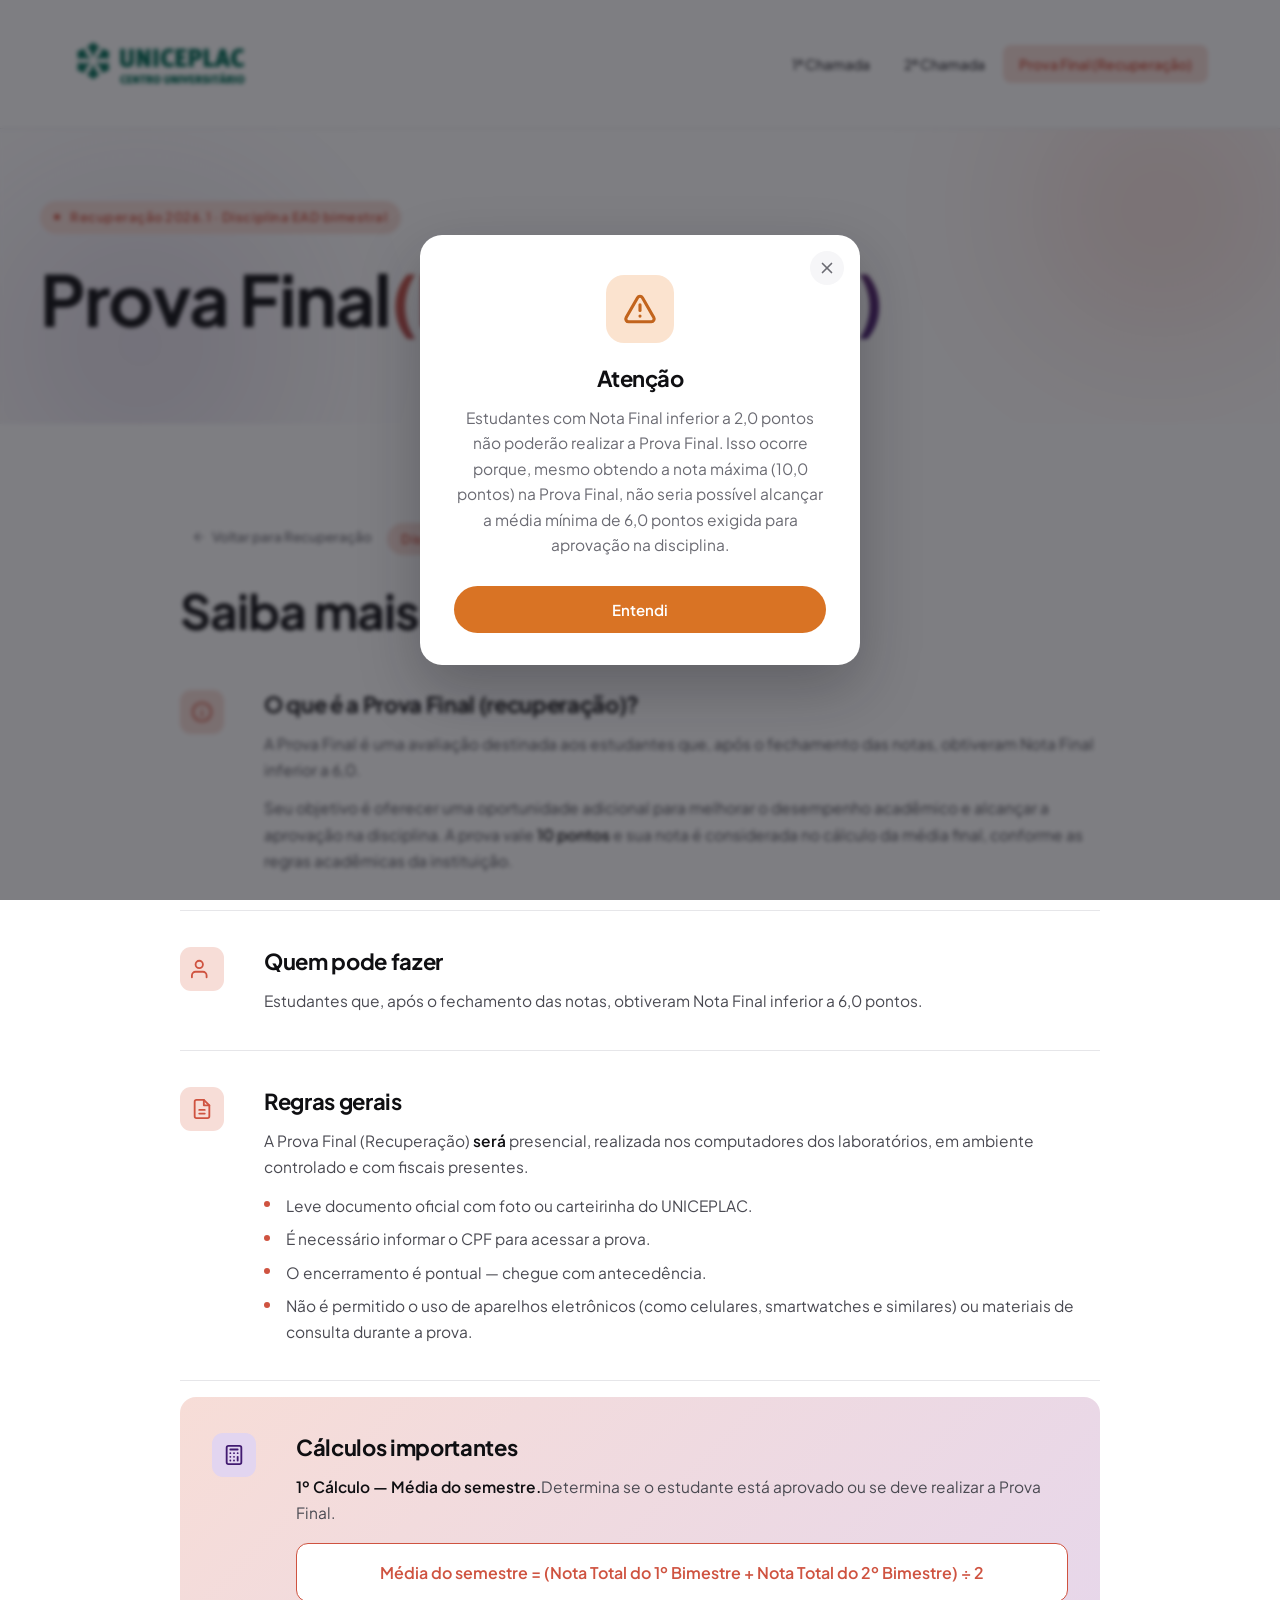
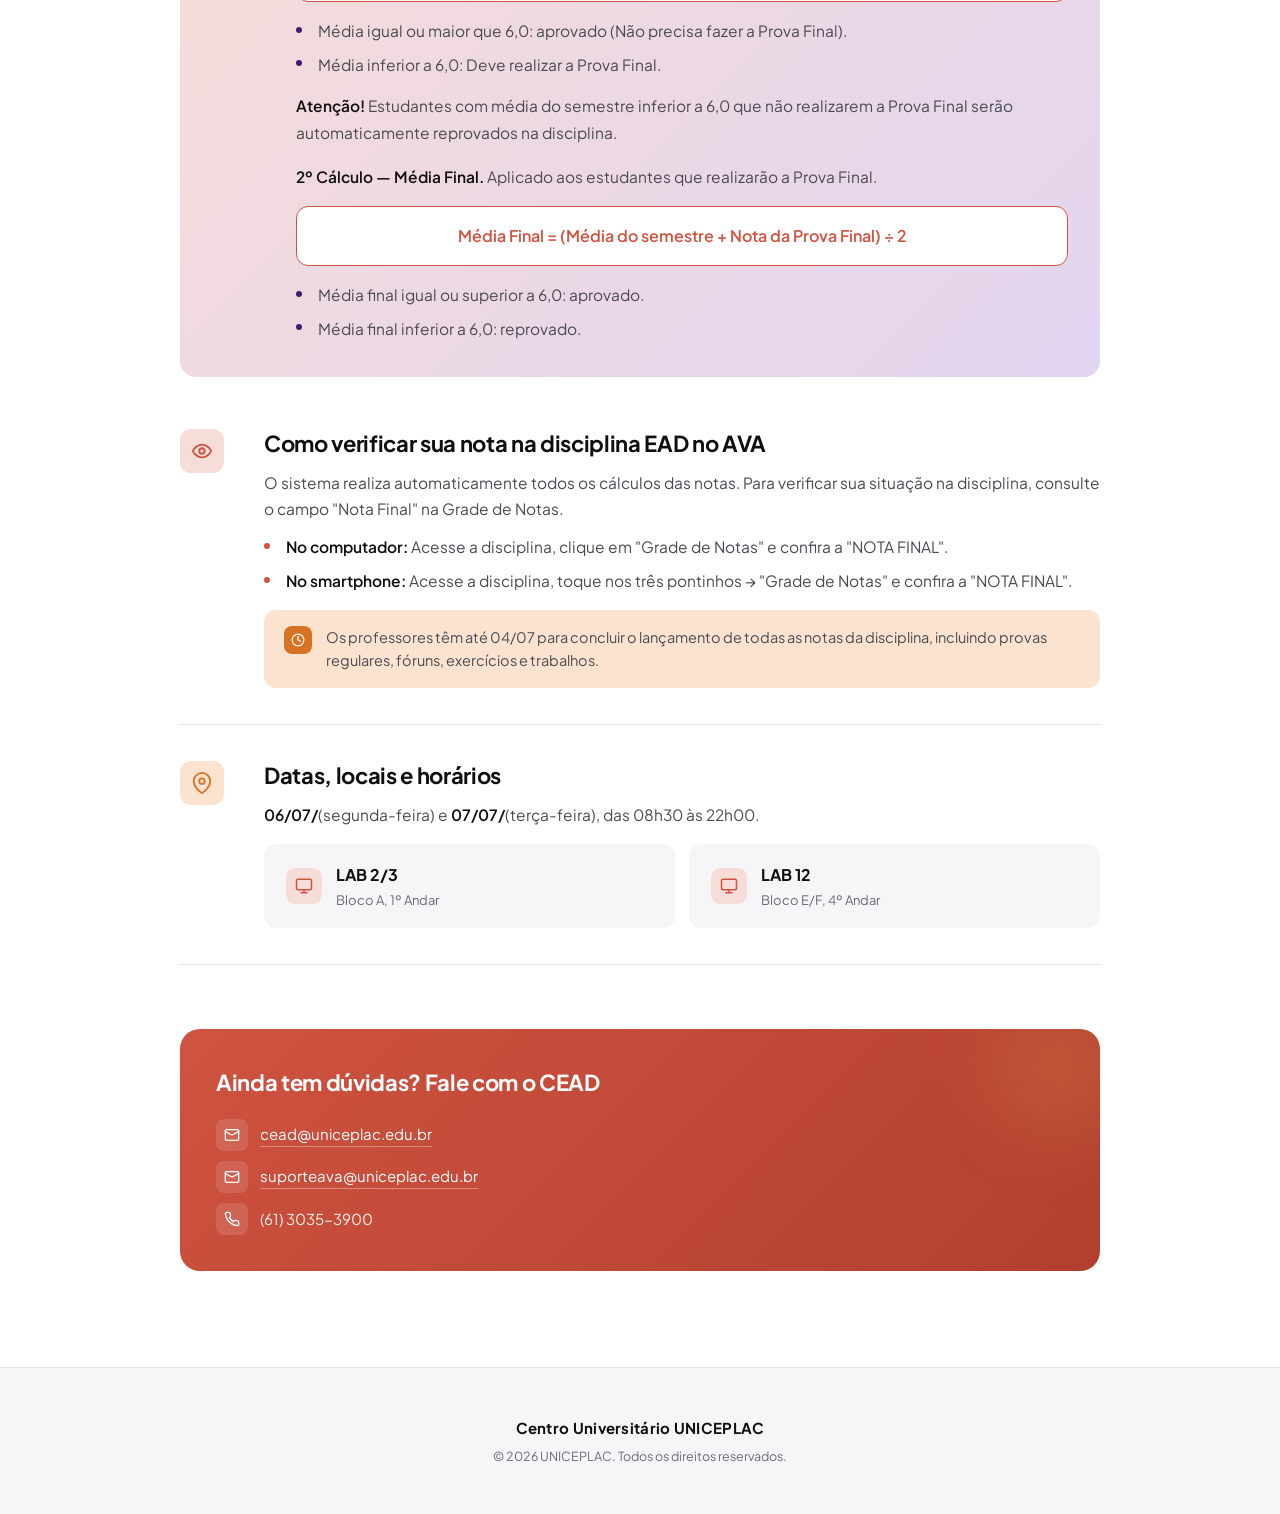
==== final-bimestral.html @ e5aa77f0 "Add files via upload ." ====
<!DOCTYPE html>
<html lang="pt-BR">
<head>
  <meta charset="UTF-8">
  <meta name="viewport" content="width=device-width, initial-scale=1.0">
  <title>Prova de Recuperação — Disciplina Bimestral — UNICEPLAC</title>
  <link rel="preconnect" href="https://fonts.googleapis.com">
  <link rel="preconnect" href="https://fonts.gstatic.com" crossorigin>
  <link href="https://fonts.googleapis.com/css2?family=Plus+Jakarta+Sans:wght@400;500;600;700;800&display=swap" rel="stylesheet">
  <link rel="stylesheet" href="style.css">
</head>
<body class="tema-coral">

<!-- ── HEADER ── -->
<header>
  <div class="header-inner">
    <a href="index.html" class="logo-link" aria-label="Página inicial">
      <img src="logo.png" alt="UNICEPLAC" class="logo-img">
    </a>
    <nav>
      <a href="index.html">1ª Chamada</a>
      <a href="segunda-chamada.html">2ª Chamada</a>
      <a href="provas-finais.html" class="ativo">Prova Final (Recuperação)</a>
    </nav>
  </div>
</header>

<!-- ── HERO ── -->
<section class="hero hero-sutil">
  <div class="hero-gradient" aria-hidden="true"></div>
  <div class="hero-inner">
    <div class="hero-kicker">
      <span class="hero-kicker-dot"></span>
      Recuperação 2026.1 · Disciplina EAD bimestral
    </div>
    <h1>Prova Final<span class="hero-em">(Recuperação)</span></h1>
  </div>
</section>


<!-- ── CONTEÚDO ── -->
<section class="conteudo-prova">
  <div class="section-inner">

    <a href="provas-finais.html" class="voltar-link">
      <svg xmlns="http://www.w3.org/2000/svg" viewBox="0 0 24 24" fill="none" stroke="currentColor" stroke-width="2" stroke-linecap="round" stroke-linejoin="round" width="14" height="14"><line x1="19" y1="12" x2="5" y2="12"/><polyline points="12 19 5 12 12 5"/></svg>
      Voltar para Recuperação
    </a>

    <div class="section-label">Disciplina bimestral</div>
    <h2 class="section-title">Saiba mais...</h2>

    <!-- 1. O QUE É -->
    <div class="bloco-info">
      <div class="bloco-icon">
        <svg xmlns="http://www.w3.org/2000/svg" viewBox="0 0 24 24" fill="none" stroke="currentColor" stroke-width="2" stroke-linecap="round" stroke-linejoin="round"><circle cx="12" cy="12" r="10"/><path d="M12 16v-4M12 8h.01"/></svg>
      </div>
      <div class="bloco-conteudo">
        <h3>O que é a Prova Final (recuperação)?</h3>
        <p>A Prova Final é uma avaliação destinada aos estudantes que, após o fechamento das notas, obtiveram Nota Final inferior a 6,0.</p>
        <p>Seu objetivo é oferecer uma oportunidade adicional para melhorar o desempenho acadêmico e alcançar a aprovação na disciplina. A prova vale <strong>10 pontos</strong> e sua nota é considerada no cálculo da média final, conforme as regras acadêmicas da instituição.</p>
      </div>
    </div>

    <!-- 2. QUEM FAZ -->
    <div class="bloco-info">
      <div class="bloco-icon">
        <svg xmlns="http://www.w3.org/2000/svg" viewBox="0 0 24 24" fill="none" stroke="currentColor" stroke-width="2" stroke-linecap="round" stroke-linejoin="round"><path d="M17 21v-2a4 4 0 0 0-4-4H5a4 4 0 0 0-4 4v2"/><circle cx="9" cy="7" r="4"/></svg>
      </div>
      <div class="bloco-conteudo">
        <h3>Quem pode fazer</h3>
        <p>Estudantes que, após o fechamento das notas, obtiveram Nota Final inferior a 6,0 pontos.</p>
      </div>
    </div>

<!-- 2. REGRAS GERAIS -->
    <div class="bloco-info">
      <div class="bloco-icon">
        <svg xmlns="http://www.w3.org/2000/svg" viewBox="0 0 24 24" fill="none" stroke="currentColor" stroke-width="2" stroke-linecap="round" stroke-linejoin="round"><path d="M14 2H6a2 2 0 0 0-2 2v16a2 2 0 0 0 2 2h12a2 2 0 0 0 2-2V8z"/><path d="M14 2v6h6"/><path d="M9 13h6M9 17h6"/></svg>
      </div>
      <div class="bloco-conteudo">

        <h3>Regras gerais</h3>
        <p>A Prova Final (Recuperação) <strong> será </strong> presencial, realizada nos computadores dos laboratórios, em ambiente controlado e com fiscais presentes.</p>
        <ul>
          <li>Leve documento oficial com foto ou carteirinha do UNICEPLAC.</li>
          <li>É necessário informar o CPF para acessar a prova.</li>
          <li>O encerramento é pontual — chegue com antecedência.</li>
          <li>Não é permitido o uso de aparelhos eletrônicos (como celulares, smartwatches e similares) ou materiais de consulta durante a prova.</li>
        </ul>
      </div>
    </div>

    <!-- 3. CÁLCULOS (DESTAQUE) -->
    <div class="bloco-info destaque">
      <div class="bloco-icon">
        <svg xmlns="http://www.w3.org/2000/svg" viewBox="0 0 24 24" fill="none" stroke="currentColor" stroke-width="2" stroke-linecap="round" stroke-linejoin="round"><rect width="16" height="20" x="4" y="2" rx="2"/><line x1="8" x2="16" y1="6" y2="6"/><line x1="16" x2="16" y1="14" y2="18"/><path d="M16 10h.01M12 10h.01M8 10h.01M12 14h.01M8 14h.01M12 18h.01M8 18h.01"/></svg>
      </div>
      <div class="bloco-conteudo">
        <h3>Cálculos importantes</h3>
        <p><strong>1º Cálculo — Média do semestre.</strong>Determina se o estudante está aprovado ou se deve realizar a Prova Final.</p>
        <div class="formula">Média do semestre = (Nota Total do 1º Bimestre + Nota Total do 2º Bimestre) ÷ 2</div>
        <ul>
          <li>Média igual ou maior que 6,0: aprovado (Não precisa fazer a Prova Final).</li>
          <li>Média inferior a 6,0: Deve realizar a Prova Final.</li>
        </ul>
        <p><strong>Atenção!</strong> Estudantes com média do semestre inferior a 6,0 que não realizarem a Prova Final serão automaticamente reprovados na disciplina.</p>
        <p style="margin-top:18px;"><strong>2º Cálculo — Média Final.</strong> Aplicado aos estudantes que realizarão a Prova Final.</p>
        <div class="formula">Média Final = (Média do semestre + Nota da Prova Final) ÷ 2</div>
        <ul>
          <li>Média final igual ou superior a 6,0: aprovado.</li>
          <li>Média final inferior a 6,0: reprovado.</li>
        </ul>
      </div>
    </div>

 <!-- 5. COMO VERIFICAR -->
    <div class="bloco-info">
      <div class="bloco-icon">
        <svg xmlns="http://www.w3.org/2000/svg" viewBox="0 0 24 24" fill="none" stroke="currentColor" stroke-width="2" stroke-linecap="round" stroke-linejoin="round"><path d="M2 12s3-7 10-7 10 7 10 7-3 7-10 7-10-7-10-7z"/><circle cx="12" cy="12" r="3"/></svg>
      </div>
      <div class="bloco-conteudo">
        <h3>Como verificar sua nota na disciplina EAD no AVA</h3>
         <p>O sistema realiza automaticamente todos os cálculos das notas. Para verificar sua situação na disciplina, consulte o campo "Nota Final" na Grade de Notas.</p>
        <ul>
          <li><strong>No computador:</strong> Acesse a disciplina, clique em "Grade de Notas" e confira a "NOTA FINAL".</li>
          <li><strong>No smartphone:</strong> Acesse a disciplina, toque nos três pontinhos → "Grade de Notas" e confira a "NOTA FINAL".</li>
        </ul>
        <div class="aviso-prazo">
          <div class="aviso-prazo-icon">
            <svg xmlns="http://www.w3.org/2000/svg" viewBox="0 0 24 24" fill="none" stroke="currentColor" stroke-width="2.2" stroke-linecap="round" stroke-linejoin="round"><circle cx="12" cy="12" r="10"/><polyline points="12 6 12 12 16 14"/></svg>
          </div>
          <p>Os professores têm até 04/07 para concluir o lançamento de todas as notas da disciplina, incluindo provas regulares, fóruns, exercícios e trabalhos.</p>
        </div>
      </div>
    </div>

    <!-- 4. DATAS -->
    <div class="bloco-info aviso">
      <div class="bloco-icon">
        <svg xmlns="http://www.w3.org/2000/svg" viewBox="0 0 24 24" fill="none" stroke="currentColor" stroke-width="2" stroke-linecap="round" stroke-linejoin="round"><path d="M21 10c0 7-9 13-9 13s-9-6-9-13a9 9 0 0 1 18 0z"/><circle cx="12" cy="10" r="3"/></svg>
      </div>
      <div class="bloco-conteudo">
        <h3>Datas, locais e horários</h3>
        <p><strong>06/07/</strong>(segunda-feira) e <strong>07/07/</strong>(terça-feira), das 08h30 às 22h00.</p>
        <div class="locais-grid">
          <div class="local-item">
            <div class="local-item-icon">
              <svg xmlns="http://www.w3.org/2000/svg" viewBox="0 0 24 24" fill="none" stroke="currentColor" stroke-width="2" stroke-linecap="round" stroke-linejoin="round"><rect width="20" height="14" x="2" y="3" rx="2"/><line x1="8" x2="16" y1="21" y2="21"/><line x1="12" x2="12" y1="17" y2="21"/></svg>
            </div>
            <div>
              <div class="local-nome">LAB 2/3</div>
              <div class="local-detalhe">Bloco A, 1º Andar</div>
            </div>
          </div>
          <div class="local-item">
            <div class="local-item-icon">
              <svg xmlns="http://www.w3.org/2000/svg" viewBox="0 0 24 24" fill="none" stroke="currentColor" stroke-width="2" stroke-linecap="round" stroke-linejoin="round"><rect width="20" height="14" x="2" y="3" rx="2"/><line x1="8" x2="16" y1="21" y2="21"/><line x1="12" x2="12" y1="17" y2="21"/></svg>
            </div>
            <div>
              <div class="local-nome">LAB 12</div>
              <div class="local-detalhe">Bloco E/F, 4º Andar</div>
            </div>
          </div>
        </div>
      </div>
    </div>

    <!-- CONTATO -->
    <div class="contato-box">
      <h3>Ainda tem dúvidas? Fale com o CEAD</h3>
      <div class="contato-linhas">
        <div class="contato-linha">
          <span class="icon"><svg xmlns="http://www.w3.org/2000/svg" viewBox="0 0 24 24" fill="none" stroke="currentColor" stroke-width="2" stroke-linecap="round" stroke-linejoin="round"><rect width="20" height="16" x="2" y="4" rx="2"/><path d="m22 7-10 5L2 7"/></svg></span>
          <a href="mailto:cead@uniceplac.edu.br">cead@uniceplac.edu.br</a>
        </div>
        <div class="contato-linha">
          <span class="icon"><svg xmlns="http://www.w3.org/2000/svg" viewBox="0 0 24 24" fill="none" stroke="currentColor" stroke-width="2" stroke-linecap="round" stroke-linejoin="round"><rect width="20" height="16" x="2" y="4" rx="2"/><path d="m22 7-10 5L2 7"/></svg></span>
          <a href="mailto:suporteava@uniceplac.edu.br">suporteava@uniceplac.edu.br</a>
        </div>
        <div class="contato-linha">
          <span class="icon"><svg xmlns="http://www.w3.org/2000/svg" viewBox="0 0 24 24" fill="none" stroke="currentColor" stroke-width="2" stroke-linecap="round" stroke-linejoin="round"><path d="M22 16.92v3a2 2 0 0 1-2.18 2 19.79 19.79 0 0 1-8.63-3.07 19.5 19.5 0 0 1-6-6 19.79 19.79 0 0 1-3.07-8.67A2 2 0 0 1 4.11 2h3a2 2 0 0 1 2 1.72 12.84 12.84 0 0 0 .7 2.81 2 2 0 0 1-.45 2.11L8.09 9.91a16 16 0 0 0 6 6l1.27-1.27a2 2 0 0 1 2.11-.45 12.84 12.84 0 0 0 2.81.7A2 2 0 0 1 22 16.92z"/></svg></span>
          (61) 3035-3900
        </div>
      </div>
    </div>

  </div>
</section>

<!-- ── FOOTER ── -->
<footer>
  <div class="footer-inner">
    <div class="footer-instituicao">Centro Universitário UNICEPLAC</div>
    <div class="footer-meta">© 2026 UNICEPLAC. Todos os direitos reservados.</div>
  </div>
</footer>

<script src="config-etapas.js"></script>
<script src="etapas.js"></script>
<script src="config-aviso.js"></script>
<script src="aviso.js"></script>
</body>
</html>
---- style.css ----
/* ─────────────────────────────────────────────
   UNICEPLAC — Provas EAD
   Estética: Hostinger claro + paleta institucional
   ───────────────────────────────────────────── */

*, *::before, *::after { box-sizing: border-box; margin: 0; padding: 0; }

:root {
  /* Paleta oficial UNICEPLAC */
  --verde:        #00734F;   /* Pantone 328 U */
  --verde-tinta:  #005a3e;   /* hover */
  --verde-claro:  #b4d2c2;   /* Pantone 565 U */
  --verde-suave:  #cfe6db;   /* fundo verde mais vivo */

  --laranja:      #d97324;   /* mais saturado que o original */
  --laranja-tinta:#bd5f17;
  --laranja-suave:#fbe3cf;

  --roxo:         #421b71;   /* Pantone Medium Purple U */
  --roxo-tinta:   #341259;
  --roxo-suave:   #e2d5f0;   /* fundo roxo mais vivo */

  --coral:        #cf5340;   /* vermelho lavado — recuperação */
  --coral-tinta:  #b23f2e;
  --coral-suave:  #f7ddd7;

  /* ── VARIÁVEIS DE TEMA (padrão: verde) ── */
  --tema:         var(--verde);
  --tema-tinta:   var(--verde-tinta);
  --tema-suave:   var(--verde-suave);
  --tema-grad-a:  var(--verde);
  --tema-grad-b:  var(--roxo);

  /* Neutros — escala completa */
  --tinta:        #0f0f12;   /* texto principal — quase preto */
  --grafite:      #2d2d33;
  --neutro-70:    #4a4a52;
  --neutro-60:    #6b6b73;
  --neutro-40:    #9e9ea4;
  --neutro-20:    #d8d8dc;
  --neutro-15:    #e6e6e9;
  --neutro-10:    #ededef;
  --neutro-05:    #f6f6f8;
  --branco:       #ffffff;

  /* Sombras sutis */
  --sombra-sm:    0 1px 2px rgba(15, 15, 18, 0.04);
  --sombra-md:    0 4px 16px rgba(15, 15, 18, 0.06);
}

/* ── TEMAS POR PÁGINA ── */
body.tema-laranja {
  --tema:        var(--laranja);
  --tema-tinta:  var(--laranja-tinta);
  --tema-suave:  var(--laranja-suave);
  --tema-grad-a: var(--laranja);
  --tema-grad-b: #e89a4f;
}

body.tema-coral {
  --tema:        var(--coral);
  --tema-tinta:  var(--coral-tinta);
  --tema-suave:  var(--coral-suave);
  --tema-grad-a: var(--coral);
  --tema-grad-b: var(--roxo);
}

html { scroll-behavior: smooth; }

body {
  font-family: 'Plus Jakarta Sans', -apple-system, BlinkMacSystemFont, sans-serif;
  color: var(--tinta);
  background: var(--branco);
  font-size: 16px;
  line-height: 1.6;
  font-weight: 400;
  -webkit-font-smoothing: antialiased;
  -moz-osx-font-smoothing: grayscale;
  text-rendering: optimizeLegibility;
}

/* Conteúdo apenas pra leitores de tela */
.sr-only {
  position: absolute;
  width: 1px; height: 1px;
  padding: 0; margin: -1px;
  overflow: hidden;
  clip: rect(0, 0, 0, 0);
  white-space: nowrap;
  border: 0;
}

/* ─────────────────────────────────────────────
   HEADER
   ───────────────────────────────────────────── */
header {
  background: rgba(255, 255, 255, 0.85);
  backdrop-filter: blur(12px);
  -webkit-backdrop-filter: blur(12px);
  border-bottom: 1px solid var(--neutro-15);
  position: sticky;
  top: 0;
  z-index: 100;
}

.header-inner {
  max-width: 1200px;
  margin: 0 auto;
  padding: 14px 32px;
  display: flex;
  align-items: center;
  justify-content: space-between;
  gap: 24px;
}

.logo-link {
  display: inline-flex;
  align-items: center;
  cursor: pointer;
  text-decoration: none;
  background: transparent;
  border: 0;
  padding: 0;
  font-family: inherit;
}

/* Logo branca tingida em verde UNICEPLAC via filter */
.logo-img {
  height: 100px;
  width: auto;
  display: block;
  filter: brightness(0) saturate(100%)
          invert(28%) sepia(85%) saturate(680%)
          hue-rotate(125deg) brightness(94%) contrast(101%);
  transition: opacity 0.15s ease;
}

.logo-link:hover .logo-img { opacity: 0.75; }

nav {
  display: flex;
  gap: 2px;
  align-items: center;
}

nav a {
  color: var(--grafite);
  text-decoration: none;
  font-size: 14px;
  font-weight: 500;
  padding: 8px 16px;
  border-radius: 8px;
  transition: all 0.15s ease;
}

nav a:hover {
  color: var(--tema);
  background: var(--tema-suave);
}

nav a.ativo {
  color: var(--tema);
  background: var(--tema-suave);
  font-weight: 600;
}

/* ─────────────────────────────────────────────
   HERO
   ───────────────────────────────────────────── */
.hero {
  position: relative;
  padding: 96px 32px 88px;
  overflow: hidden;
  background: var(--branco);
}

/* Canvas da animação fica atrás do conteúdo */
.hero-canvas {
  position: absolute;
  inset: 0;
  width: 100%;
  height: 100%;
  pointer-events: none;
  z-index: 0;
}

/* Gradient blob colorido (estilo Invofy, paleta UNICEPLAC) */
.hero-gradient {
  position: absolute;
  inset: 0;
  z-index: 0;
  pointer-events: none;
  overflow: hidden;
}

.hero-gradient::before,
.hero-gradient::after {
  content: '';
  position: absolute;
  border-radius: 50%;
  filter: blur(80px);
  opacity: 0.55;
  will-change: transform;
}

.hero-gradient::before {
  width: 540px;
  height: 540px;
  background: radial-gradient(circle, var(--tema-grad-a) 0%, transparent 65%);
  top: -120px;
  right: -80px;
  animation: drift-1 22s ease-in-out infinite;
}

.hero-gradient::after {
  width: 480px;
  height: 480px;
  background: radial-gradient(circle, var(--tema-grad-b) 0%, transparent 65%);
  bottom: -160px;
  left: -100px;
  animation: drift-2 28s ease-in-out infinite;
  opacity: 0.35;
}

@keyframes drift-1 {
  0%, 100% { transform: translate(0, 0) scale(1); }
  33%      { transform: translate(-40px, 30px) scale(1.05); }
  66%      { transform: translate(20px, -20px) scale(0.95); }
}

@keyframes drift-2 {
  0%, 100% { transform: translate(0, 0) scale(1); }
  50%      { transform: translate(60px, -40px) scale(1.08); }
}

/* Pra heros mais sutis (páginas internas) */
.hero.hero-sutil {
  padding: 72px 32px 64px;
}

.hero.hero-sutil .hero-gradient::before { opacity: 0.3; width: 400px; height: 400px; }
.hero.hero-sutil .hero-gradient::after { opacity: 0.2; }

.hero-inner {
  position: relative;
  z-index: 2;
  max-width: 1200px;
  margin: 0 auto;
}

/* Kicker — texto pequeno acima do título */
.hero-kicker {
  display: inline-flex;
  align-items: center;
  gap: 10px;
  font-size: 13px;
  font-weight: 600;
  letter-spacing: 0.04em;
  color: var(--tema);
  background: var(--tema-suave);
  padding: 6px 14px;
  border-radius: 100px;
  margin-bottom: 28px;
}

.hero-kicker-dot {
  width: 6px; height: 6px;
  border-radius: 50%;
  background: var(--tema);
  animation: pulse 2.4s ease-in-out infinite;
}

@keyframes pulse {
  0%, 100% { opacity: 1; transform: scale(1); }
  50%      { opacity: 0.5; transform: scale(0.8); }
}

.hero h1 {
  font-size: clamp(40px, 5.5vw, 72px);
  font-weight: 700;
  line-height: 1.05;
  letter-spacing: -0.025em;
  color: var(--tinta);
  margin-bottom: 24px;
  max-width: 920px;
}

.hero h1 .hero-em {
  background: linear-gradient(135deg, var(--tema-grad-a) 0%, var(--tema-grad-b) 100%);
  -webkit-background-clip: text;
  -webkit-text-fill-color: transparent;
  background-clip: text;
  font-style: normal;
}

.hero-sub {
  font-size: 18px;
  color: var(--neutro-60);
  max-width: 620px;
  margin-bottom: 48px;
  line-height: 1.6;
  font-weight: 400;
}

/* Cards de info rápida (hero) — estilo Hostinger */
.hero-cards {
  display: grid;
  grid-template-columns: repeat(auto-fit, minmax(220px, 1fr));
  gap: 16px;
  max-width: 920px;
}

.hero-card {
  background: var(--branco);
  border: 1px solid var(--neutro-15);
  border-radius: 16px;
  padding: 22px 24px;
  box-shadow: var(--sombra-sm);
  transition: all 0.2s ease;
}

.hero-card:hover {
  border-color: var(--tema);
  box-shadow: var(--sombra-md);
  transform: translateY(-2px);
}

.hero-card-icon {
  display: inline-flex;
  align-items: center;
  justify-content: center;
  width: 36px;
  height: 36px;
  border-radius: 9px;
  background: var(--tema-suave);
  color: var(--tema);
  margin-bottom: 14px;
}

.hero-card-icon svg { width: 18px; height: 18px; }

.hero-card-label {
  font-size: 12px;
  text-transform: uppercase;
  letter-spacing: 0.06em;
  color: var(--neutro-60);
  margin-bottom: 6px;
  font-weight: 600;
}

.hero-card-value {
  font-size: 19px;
  font-weight: 700;
  line-height: 1.2;
  color: var(--tinta);
  letter-spacing: -0.01em;
}

.hero-card-sub {
  font-size: 13px;
  color: var(--neutro-60);
  margin-top: 4px;
  line-height: 1.45;
}

/* ─────────────────────────────────────────────
   BARRA DE ATENÇÃO
   ───────────────────────────────────────────── */
.alerta-bar {
  background: var(--tema-suave);
  border-top: 1px solid color-mix(in srgb, var(--tema) 30%, transparent);
  border-bottom: 1px solid color-mix(in srgb, var(--tema) 30%, transparent);
  padding: 18px 32px;
  position: relative;
  z-index: 2;
}

.alerta-inner {
  max-width: 1200px;
  margin: 0 auto;
  display: flex;
  align-items: flex-start;
  gap: 20px;
}

.alerta-icon {
  flex-shrink: 0;
  width: 32px;
  height: 32px;
  border-radius: 8px;
  background: var(--tema);
  color: var(--branco);
  display: inline-flex;
  align-items: center;
  justify-content: center;
}

.alerta-icon svg { width: 16px; height: 16px; }

.alerta-conteudo {
  flex: 1;
}

.alerta-label {
  font-size: 11px;
  font-weight: 700;
  letter-spacing: 0.1em;
  text-transform: uppercase;
  color: var(--tema-tinta);
  margin-bottom: 4px;
}

.alerta-items {
  list-style: none;
  display: flex;
  flex-direction: column;
  gap: 2px;
  font-size: 14px;
  color: var(--grafite);
  line-height: 1.55;
}

.alerta-items strong { color: var(--tinta); font-weight: 600; }

/* ─────────────────────────────────────────────
   SEÇÕES GERAIS
   ───────────────────────────────────────────── */
section { padding: 96px 32px; }
.section-inner { max-width: 1200px; margin: 0 auto; }

.section-label {
  display: inline-flex;
  align-items: center;
  gap: 10px;
  font-size: 13px;
  font-weight: 600;
  letter-spacing: 0.04em;
  color: var(--tema);
  background: var(--tema-suave);
  padding: 6px 14px;
  border-radius: 100px;
  margin-bottom: 24px;
}

.section-title {
  font-size: clamp(32px, 4vw, 48px);
  font-weight: 700;
  line-height: 1.1;
  letter-spacing: -0.02em;
  color: var(--tinta);
  margin-bottom: 16px;
  max-width: 720px;
}

.section-desc {
  color: var(--neutro-60);
  font-size: 17px;
  max-width: 620px;
  margin-bottom: 56px;
  line-height: 1.6;
}

/* ─────────────────────────────────────────────
   FAQ — grid Hostinger (ícone + título + texto)
   ───────────────────────────────────────────── */
#faq { background: var(--neutro-05); }

.faq-grid {
  display: grid;
  grid-template-columns: repeat(auto-fit, minmax(300px, 1fr));
  gap: 48px 32px;
}

.faq-bloco {
  display: flex;
  flex-direction: column;
}

.faq-icon {
  display: inline-flex;
  align-items: center;
  justify-content: center;
  width: 44px;
  height: 44px;
  border-radius: 11px;
  background: var(--tema-suave);
  color: var(--tema);
  margin-bottom: 18px;
}

.faq-icon svg { width: 22px; height: 22px; }

.faq-bloco.aviso .faq-icon {
  background: var(--laranja-suave);
  color: var(--laranja);
}

.faq-bloco.destaque .faq-icon {
  background: var(--roxo-suave);
  color: var(--roxo);
}

.faq-titulo {
  font-size: 19px;
  font-weight: 700;
  letter-spacing: -0.01em;
  color: var(--tinta);
  margin-bottom: 10px;
  line-height: 1.3;
}

.faq-texto {
  font-size: 15px;
  color: var(--neutro-60);
  line-height: 1.65;
}

.faq-texto strong { color: var(--tinta); font-weight: 600; }

/* ─────────────────────────────────────────────
   LABORATÓRIOS — tabela
   ───────────────────────────────────────────── */
#labs { background: var(--branco); }

.labs-controls {
  display: flex;
  flex-wrap: wrap;
  gap: 28px;
  margin-bottom: 32px;
  align-items: flex-end;
}

.labs-controls label {
  display: block;
  font-size: 11px;
  font-weight: 700;
  color: var(--neutro-60);
  text-transform: uppercase;
  letter-spacing: 0.1em;
  margin-bottom: 10px;
}

.filter-group { display: flex; flex-direction: column; }
.filter-group .botoes {
  display: inline-flex;
  background: var(--neutro-05);
  padding: 4px;
  border-radius: 12px;
  gap: 2px;
}

.filter-btn,
.turno-btn {
  padding: 8px 16px;
  border: 0;
  background: transparent;
  font-size: 13px;
  font-weight: 500;
  cursor: pointer;
  font-family: inherit;
  color: var(--neutro-60);
  border-radius: 8px;
  transition: all 0.15s ease;
}

.filter-btn:hover,
.turno-btn:hover {
  color: var(--tinta);
}

.filter-btn.ativo,
.turno-btn.ativo {
  background: var(--branco);
  color: var(--tema);
  box-shadow: var(--sombra-sm);
}

.table-wrap {
  overflow-x: auto;
  border: 1px solid var(--neutro-15);
  border-radius: 16px;
  background: var(--branco);
  box-shadow: var(--sombra-sm);
}

table {
  width: 100%;
  border-collapse: collapse;
  min-width: 760px;
  font-size: 13.5px;
}

thead tr {
  background: var(--neutro-05);
  border-bottom: 1px solid var(--neutro-15);
}

thead th {
  padding: 16px 14px;
  text-align: center;
  font-weight: 700;
  font-size: 11px;
  letter-spacing: 0.08em;
  text-transform: uppercase;
  white-space: nowrap;
  color: var(--neutro-70);
}

thead th:first-child,
thead th:nth-child(2),
thead th:nth-child(3) { text-align: left; }

thead th.col-sabado {
  background: var(--laranja-suave);
  color: var(--laranja);
}

.th-dia { display: block; font-size: 11.5px; }
.th-data { font-size: 11px; color: var(--neutro-60); display: block; margin-top: 2px; font-weight: 500; text-transform: none; letter-spacing: 0; }
.th-nota { font-size: 10px; color: var(--laranja); display: block; margin-top: 4px; font-style: italic; letter-spacing: 0; text-transform: none; font-weight: 500; }

tbody tr { transition: background 0.1s; }
tbody tr:hover { background: var(--neutro-05); }

tbody tr.bloco-header td {
  background: var(--neutro-05);
  color: var(--neutro-70);
  font-weight: 700;
  font-size: 11px;
  letter-spacing: 0.12em;
  text-transform: uppercase;
  padding: 10px 16px;
  border-top: 1px solid var(--neutro-15);
}

tbody td {
  padding: 14px 14px;
  border-bottom: 1px solid var(--neutro-10);
  vertical-align: middle;
  color: var(--tinta);
}

tbody tr:last-child td { border-bottom: 0; }
tbody td.col-sabado { background: rgba(214, 135, 73, 0.03); }
tbody tr:hover td.col-sabado { background: rgba(214, 135, 73, 0.07); }

.badge-bloco {
  display: inline-flex;
  align-items: center;
  justify-content: center;
  min-width: 28px;
  height: 26px;
  padding: 0 8px;
  font-weight: 700;
  font-size: 12px;
  color: var(--tema);
  background: var(--tema-suave);
  border-radius: 6px;
}

.lab-nome { font-weight: 600; font-size: 14px; color: var(--tinta); display: block; }
.lab-local { font-size: 12px; color: var(--neutro-60); margin-top: 2px; display: block; }

.turno-tag {
  font-size: 12.5px;
  font-weight: 600;
  color: var(--tinta);
  display: block;
}
.turno-horario { font-size: 11.5px; color: var(--neutro-60); display: block; margin-top: 2px; }

.status-cell { text-align: center; }

.dot {
  display: inline-flex;
  align-items: center;
  gap: 6px;
  font-size: 12.5px;
  font-weight: 500;
  color: var(--neutro-70);
  white-space: nowrap;
}

.dot::before {
  content: '';
  width: 7px; height: 7px;
  border-radius: 50%;
  flex-shrink: 0;
}

.disp { color: var(--verde); }
.disp::before { background: var(--verde); box-shadow: 0 0 0 3px rgba(0, 115, 79, 0.12); }

.indisp { color: var(--neutro-40); }
.indisp::before { background: var(--neutro-40); }

.legenda {
  display: flex;
  flex-wrap: wrap;
  gap: 14px 28px;
  margin-top: 24px;
  font-size: 13px;
  color: var(--neutro-60);
  align-items: center;
}

.legenda-item { display: flex; align-items: center; gap: 8px; }

.legenda-dot {
  width: 8px; height: 8px;
  border-radius: 50%;
  flex-shrink: 0;
}

.legenda-sabado {
  font-size: 12.5px;
  color: var(--laranja);
  font-weight: 500;
  padding: 4px 12px;
  background: var(--laranja-suave);
  border-radius: 100px;
}

/* ─────────────────────────────────────────────
   CONTEÚDO DAS PÁGINAS DE PROVA
   ───────────────────────────────────────────── */
.conteudo-prova { background: var(--branco); }

.conteudo-prova .section-inner { max-width: 920px; }

.voltar-link {
  display: inline-flex;
  align-items: center;
  gap: 6px;
  font-size: 13.5px;
  font-weight: 500;
  color: var(--neutro-60);
  text-decoration: none;
  margin-bottom: 32px;
  padding: 6px 12px;
  border-radius: 8px;
  transition: all 0.15s;
}

.voltar-link:hover {
  color: var(--tema);
  background: var(--tema-suave);
}

/* Blocos de info — estilo Hostinger: ícone + título + texto */
.bloco-info {
  padding: 36px 0;
  border-bottom: 1px solid var(--neutro-15);
  display: grid;
  grid-template-columns: 56px 1fr;
  gap: 28px;
}

.bloco-info:last-of-type { border-bottom: 0; }

.bloco-info .bloco-icon {
  display: inline-flex;
  align-items: center;
  justify-content: center;
  width: 44px;
  height: 44px;
  border-radius: 11px;
  background: var(--tema-suave);
  color: var(--tema);
  flex-shrink: 0;
}

.bloco-info .bloco-icon svg { width: 22px; height: 22px; }

.bloco-info.aviso .bloco-icon {
  background: var(--laranja-suave);
  color: var(--laranja);
}

.bloco-info.destaque {
  background: linear-gradient(135deg, var(--tema-suave) 0%, var(--roxo-suave) 100%);
  padding: 36px 32px;
  border-radius: 16px;
  border-bottom: 0;
  margin: 16px 0;
}

.bloco-info.destaque .bloco-icon {
  background: var(--roxo-suave);
  color: var(--roxo);
}

.bloco-info h3 {
  font-size: 22px;
  font-weight: 700;
  letter-spacing: -0.015em;
  color: var(--tinta);
  margin-bottom: 12px;
  line-height: 1.3;
}

.bloco-info .bloco-conteudo > *:last-child { margin-bottom: 0; }

.bloco-info p {
  font-size: 15.5px;
  color: var(--neutro-70);
  line-height: 1.7;
  margin-bottom: 12px;
}

.bloco-info strong { color: var(--tinta); font-weight: 600; }

.bloco-info ul {
  margin: 12px 0 16px;
  padding-left: 0;
  list-style: none;
  display: flex;
  flex-direction: column;
  gap: 8px;
}

.bloco-info li {
  font-size: 15.5px;
  color: var(--neutro-70);
  line-height: 1.65;
  position: relative;
  padding-left: 22px;
}

.bloco-info li::before {
  content: '';
  position: absolute;
  left: 0;
  top: 0.55em;
  width: 6px;
  height: 6px;
  border-radius: 50%;
  background: var(--tema);
}

.bloco-info.aviso li::before { background: var(--laranja); }
.bloco-info.destaque li::before { background: var(--roxo); }

.bloco-info li strong { color: var(--tinta); font-weight: 600; }

/* Fórmula */
.formula {
  font-size: 16px;
  font-weight: 600;
  color: var(--tema);
  background: var(--branco);
  border: 1px solid var(--tema);
  border-radius: 12px;
  padding: 16px 20px;
  margin: 16px 0;
  text-align: center;
  line-height: 1.6;
}

.formula.roxo { color: var(--roxo); border-color: rgba(66, 27, 113, 0.25); }

/* Exemplo de cálculo */
.exemplo-calc {
  font-size: 14.5px;
  color: var(--neutro-70);
  padding: 14px 18px;
  margin-top: 12px;
  background: var(--neutro-05);
  border-radius: 10px;
  line-height: 1.6;
}

.exemplo-calc strong { color: var(--tinta); font-weight: 600; }

/* Aviso de prazo */
.aviso-prazo {
  display: flex;
  gap: 14px;
  align-items: flex-start;
  background: var(--laranja-suave);
  border-radius: 12px;
  padding: 16px 20px;
  margin: 16px 0;
}

.aviso-prazo-icon {
  flex-shrink: 0;
  width: 28px;
  height: 28px;
  border-radius: 8px;
  background: var(--laranja);
  color: var(--branco);
  display: inline-flex;
  align-items: center;
  justify-content: center;
}

.aviso-prazo-icon svg { width: 14px; height: 14px; }

.aviso-prazo p {
  font-size: 14.5px;
  color: var(--neutro-70);
  line-height: 1.6;
  margin: 0;
}

.aviso-prazo strong { color: var(--laranja); font-weight: 600; }

/* Placeholder pra GIF */
.gif-placeholder {
  margin-top: 18px;
  border: 1.5px dashed var(--neutro-20);
  border-radius: 16px;
  background: var(--neutro-05);
  min-height: 240px;
  display: flex;
  flex-direction: column;
  align-items: center;
  justify-content: center;
  gap: 10px;
  text-align: center;
  padding: 36px;
  color: var(--neutro-60);
}

.gif-icon {
  width: 40px;
  height: 40px;
  border-radius: 10px;
  background: var(--branco);
  display: inline-flex;
  align-items: center;
  justify-content: center;
  color: var(--tema);
}

.gif-icon svg { width: 20px; height: 20px; }

.gif-titulo {
  font-weight: 600;
  font-size: 15px;
  color: var(--tinta);
}

.gif-instr {
  font-size: 13px;
  color: var(--neutro-60);
  max-width: 380px;
  line-height: 1.5;
}

/* Locais (laboratórios da 2ª chamada) */
.locais-grid {
  display: grid;
  grid-template-columns: repeat(auto-fit, minmax(240px, 1fr));
  gap: 14px;
  margin: 16px 0;
}

.local-item {
  background: var(--neutro-05);
  border-radius: 12px;
  padding: 18px 22px;
  display: flex;
  align-items: center;
  gap: 14px;
}

.local-item-icon {
  flex-shrink: 0;
  width: 36px;
  height: 36px;
  border-radius: 9px;
  background: var(--tema-suave);
  color: var(--tema);
  display: inline-flex;
  align-items: center;
  justify-content: center;
}

.local-item-icon svg { width: 18px; height: 18px; }

.local-nome {
  font-size: 16px;
  font-weight: 700;
  color: var(--tinta);
}

.local-detalhe {
  font-size: 13px;
  color: var(--neutro-60);
  margin-top: 2px;
}

/* Vídeo embed */
.video-wrap {
  margin: 20px 0;
  border-radius: 16px;
  overflow: hidden;
  box-shadow: var(--sombra-md);
  background: #000;
}

.video-ratio {
  position: relative;
  width: 100%;
  padding-top: 56.25%;
}

.video-ratio iframe {
  position: absolute;
  top: 0; left: 0;
  width: 100%; height: 100%;
  border: 0;
}

/* ─────────────────────────────────────────────
   CONTATO
   ───────────────────────────────────────────── */
.contato-box {
  margin-top: 64px;
  padding: 36px 36px;
  background: linear-gradient(135deg, var(--tema) 0%, var(--tema-tinta) 100%);
  border-radius: 20px;
  color: var(--branco);
  position: relative;
  overflow: hidden;
}

.contato-box::before {
  content: '';
  position: absolute;
  top: -80px; right: -80px;
  width: 240px; height: 240px;
  border-radius: 50%;
  background: radial-gradient(circle, rgba(214, 135, 73, 0.3) 0%, transparent 65%);
  filter: blur(20px);
  pointer-events: none;
}

.contato-box h3 {
  font-size: 22px;
  font-weight: 700;
  margin-bottom: 18px;
  letter-spacing: -0.015em;
  position: relative;
  z-index: 1;
}

.contato-linhas {
  display: flex;
  flex-direction: column;
  gap: 10px;
  position: relative;
  z-index: 1;
}

.contato-linha {
  display: flex;
  align-items: center;
  gap: 12px;
  font-size: 15px;
  color: rgba(255, 255, 255, 0.92);
}

.contato-linha .icon {
  flex-shrink: 0;
  width: 32px;
  height: 32px;
  border-radius: 8px;
  background: rgba(255, 255, 255, 0.12);
  display: inline-flex;
  align-items: center;
  justify-content: center;
  color: var(--branco);
}

.contato-linha .icon svg { width: 16px; height: 16px; }

.contato-box a {
  color: var(--branco);
  text-decoration: none;
  border-bottom: 1px solid rgba(255, 255, 255, 0.35);
  transition: border-color 0.15s;
}

.contato-box a:hover { border-bottom-color: var(--branco); }

/* ─────────────────────────────────────────────
   BANNERS (provas-finais.html)
   ───────────────────────────────────────────── */
.banners-grid {
  display: grid;
  grid-template-columns: repeat(auto-fit, minmax(320px, 1fr));
  gap: 20px;
  margin-top: 8px;
}

.banner-card {
  display: block;
  text-decoration: none;
  border-radius: 20px;
  overflow: hidden;
  box-shadow: var(--sombra-sm);
  border: 1px solid var(--neutro-15);
  transition: transform 0.25s ease, box-shadow 0.25s ease, border-color 0.25s ease;
  line-height: 0;
}

.banner-img {
  display: block;
  width: 100%;
  height: auto;
  aspect-ratio: 16 / 9;
  object-fit: cover;
  transition: transform 0.35s ease;
}

.banner-card:hover {
  transform: translateY(-3px);
  box-shadow: var(--sombra-md);
  border-color: var(--neutro-20);
}

.banner-card:hover .banner-img {
  transform: scale(1.04);
}

.banner-card:focus-visible {
  outline: 3px solid var(--tema);
  outline-offset: 3px;
}

/* ─────────────────────────────────────────────
   FOOTER
   ───────────────────────────────────────────── */
footer {
  background: var(--neutro-05);
  color: var(--neutro-60);
  padding: 48px 32px;
  border-top: 1px solid var(--neutro-15);
  font-size: 13px;
}

footer .footer-inner {
  max-width: 1200px;
  margin: 0 auto;
  text-align: center;
}

footer .footer-instituicao {
  font-size: 15px;
  font-weight: 700;
  letter-spacing: 0.02em;
  color: var(--tinta);
  margin-bottom: 6px;
}

footer .footer-meta {
  font-size: 12.5px;
  color: var(--neutro-60);
}

/* ─────────────────────────────────────────────
   RESPONSIVO
   ───────────────────────────────────────────── */
@media (max-width: 800px) {
  .header-inner {
    padding: 12px 20px;
    flex-direction: column;
    align-items: flex-start;
    gap: 12px;
  }

  nav {
    width: 100%;
    gap: 4px;
    border-top: 1px solid var(--neutro-15);
    padding-top: 10px;
  }

  nav a {
    flex: 1;
    text-align: center;
    padding: 8px 6px;
    font-size: 13px;
  }

  .hero { padding: 56px 20px 56px; }
  .hero.hero-sutil { padding: 44px 20px 44px; }

  .hero-cards { grid-template-columns: 1fr; }

  section { padding: 64px 20px; }

  .bloco-info {
    grid-template-columns: 44px 1fr;
    gap: 18px;
    padding: 28px 0;
  }
  .bloco-info .bloco-icon { width: 38px; height: 38px; }
  .bloco-info .bloco-icon svg { width: 19px; height: 19px; }
  .bloco-info h3 { font-size: 19px; }
  .bloco-info.destaque { padding: 28px 22px; }

  .alerta-inner { flex-direction: column; gap: 12px; }

  .labs-controls { flex-direction: column; align-items: flex-start; gap: 18px; }

  .contato-box { padding: 28px 24px; }
}

@media (max-width: 440px) {
  .hero h1 { font-size: 36px; }
  .section-title { font-size: 28px; }
  nav a { font-size: 12px; padding: 8px 2px; }
}

/* ─────────────────────────────────────────────
   ACESSIBILIDADE: respeita prefers-reduced-motion
   ───────────────────────────────────────────── */
@media (prefers-reduced-motion: reduce) {
  *, *::before, *::after {
    animation-duration: 0.01ms !important;
    animation-iteration-count: 1 !important;
    transition-duration: 0.01ms !important;
    scroll-behavior: auto !important;
  }
  .hero-canvas { display: none; }
}

/* ═══════════════════════════════════════════════
   ESTADOS DAS ETAPAS (ativa / expirada / oculta / em-breve)
   Controlado por config-etapas.js
   ═══════════════════════════════════════════════ */

/* ── EXPIRADA: página inteira desbotada ── */
body.pagina-expirada .hero,
body.pagina-expirada .alerta-bar,
body.pagina-expirada #faq,
body.pagina-expirada #labs,
body.pagina-expirada .conteudo-prova {
  filter: grayscale(1) opacity(0.55);
  transition: filter 0.3s ease;
}

body.pagina-expirada .hero-canvas { display: none; }

/* Faixa de aviso no topo (expirada) */
.faixa-expirada {
  display: flex;
  align-items: center;
  justify-content: center;
  gap: 12px;
  background: #4a4a52;
  color: #fff;
  padding: 14px 24px;
  font-size: 14.5px;
  font-weight: 500;
  text-align: center;
  position: relative;
  z-index: 5;
  line-height: 1.5;
}

.faixa-expirada svg {
  width: 20px;
  height: 20px;
  flex-shrink: 0;
}

/* ── SELOS NO MENU ── */
.nav-selo {
  display: inline-block;
  font-size: 10px;
  font-weight: 700;
  letter-spacing: 0.04em;
  text-transform: uppercase;
  padding: 2px 7px;
  border-radius: 100px;
  margin-left: 7px;
  vertical-align: middle;
}

.selo-em-breve {
  background: var(--tema-suave);
  color: var(--tema-tinta);
}

.selo-expirada {
  background: #e6e6e9;
  color: #6b6b73;
}

nav a.nav-expirada {
  color: #9e9ea4;
}

/* ── TELA DE BLOQUEIO (oculta / em-breve) ── */
.bloqueio-etapa {
  min-height: 60vh;
  display: flex;
  align-items: center;
  justify-content: center;
  padding: 80px 32px;
  background: var(--neutro-05);
}

.bloqueio-inner {
  text-align: center;
  max-width: 480px;
}

.bloqueio-icon {
  display: inline-flex;
  align-items: center;
  justify-content: center;
  width: 80px;
  height: 80px;
  border-radius: 20px;
  margin-bottom: 28px;
  background: var(--tema-suave);
  color: var(--tema);
}

.bloqueio-etapa.oculta .bloqueio-icon {
  background: #ededef;
  color: #9e9ea4;
}

.bloqueio-icon svg { width: 38px; height: 38px; }

.bloqueio-inner h1 {
  font-size: clamp(28px, 4vw, 38px);
  font-weight: 700;
  letter-spacing: -0.02em;
  color: var(--tinta);
  margin-bottom: 14px;
}

.bloqueio-inner p {
  font-size: 16.5px;
  color: var(--neutro-60);
  line-height: 1.6;
  margin-bottom: 32px;
}

.bloqueio-btn {
  display: inline-block;
  background: var(--tema);
  color: #fff;
  font-size: 14.5px;
  font-weight: 600;
  text-decoration: none;
  padding: 13px 28px;
  border-radius: 100px;
  transition: background 0.2s ease, transform 0.2s ease;
}

.bloqueio-btn:hover {
  background: var(--tema-tinta);
  transform: translateY(-1px);
}

/* ═══════════════════════════════════════════════
   AVISO POP-UP (modal de atenção)
   Controlado por config-aviso.js
   ═══════════════════════════════════════════════ */

.aviso-overlay {
  position: fixed;
  inset: 0;
  z-index: 1000;
  display: flex;
  align-items: center;
  justify-content: center;
  padding: 24px;
  background: rgba(20, 20, 28, 0);
  transition: background 0.25s ease;
}

.aviso-overlay.visivel {
  background: rgba(20, 20, 28, 0.55);
  backdrop-filter: blur(2px);
}

.aviso-overlay.saindo {
  background: rgba(20, 20, 28, 0);
}

.aviso-modal {
  position: relative;
  background: var(--branco);
  border-radius: 22px;
  padding: 40px 34px 32px;
  max-width: 440px;
  width: 100%;
  text-align: center;
  box-shadow: 0 24px 60px rgba(20, 20, 28, 0.28);
  transform: translateY(16px) scale(0.97);
  opacity: 0;
  transition: transform 0.28s cubic-bezier(0.34, 1.3, 0.64, 1), opacity 0.28s ease;
}

.aviso-overlay.visivel .aviso-modal {
  transform: translateY(0) scale(1);
  opacity: 1;
}

.aviso-overlay.saindo .aviso-modal {
  transform: translateY(8px) scale(0.98);
  opacity: 0;
}

.aviso-fechar {
  position: absolute;
  top: 16px;
  right: 16px;
  width: 34px;
  height: 34px;
  border: none;
  background: var(--neutro-05);
  color: var(--neutro-60);
  border-radius: 50%;
  cursor: pointer;
  display: inline-flex;
  align-items: center;
  justify-content: center;
  transition: background 0.2s ease, color 0.2s ease;
}

.aviso-fechar:hover {
  background: #ececef;
  color: var(--tinta);
}

.aviso-fechar svg { width: 18px; height: 18px; }

.aviso-icon {
  display: inline-flex;
  align-items: center;
  justify-content: center;
  width: 68px;
  height: 68px;
  border-radius: 18px;
  margin-bottom: 22px;
  background: #fbe3cf;
  color: #c2641d;
}

.aviso-icon svg { width: 34px; height: 34px; }

.aviso-titulo {
  font-size: 22px;
  font-weight: 700;
  letter-spacing: -0.02em;
  line-height: 1.25;
  color: var(--tinta);
  margin-bottom: 12px;
}

.aviso-texto {
  font-size: 15.5px;
  line-height: 1.65;
  color: var(--neutro-60);
  margin-bottom: 28px;
}

.aviso-btn {
  width: 100%;
  border: none;
  cursor: pointer;
  background: #d97324;
  color: #fff;
  font-family: inherit;
  font-size: 15px;
  font-weight: 600;
  padding: 14px 24px;
  border-radius: 100px;
  transition: background 0.2s ease, transform 0.15s ease;
}

.aviso-btn:hover {
  background: #bd5f17;
  transform: translateY(-1px);
}

@media (max-width: 480px) {
  .aviso-modal { padding: 34px 24px 26px; border-radius: 18px; }
  .aviso-icon { width: 60px; height: 60px; }
  .aviso-titulo { font-size: 20px; }
}
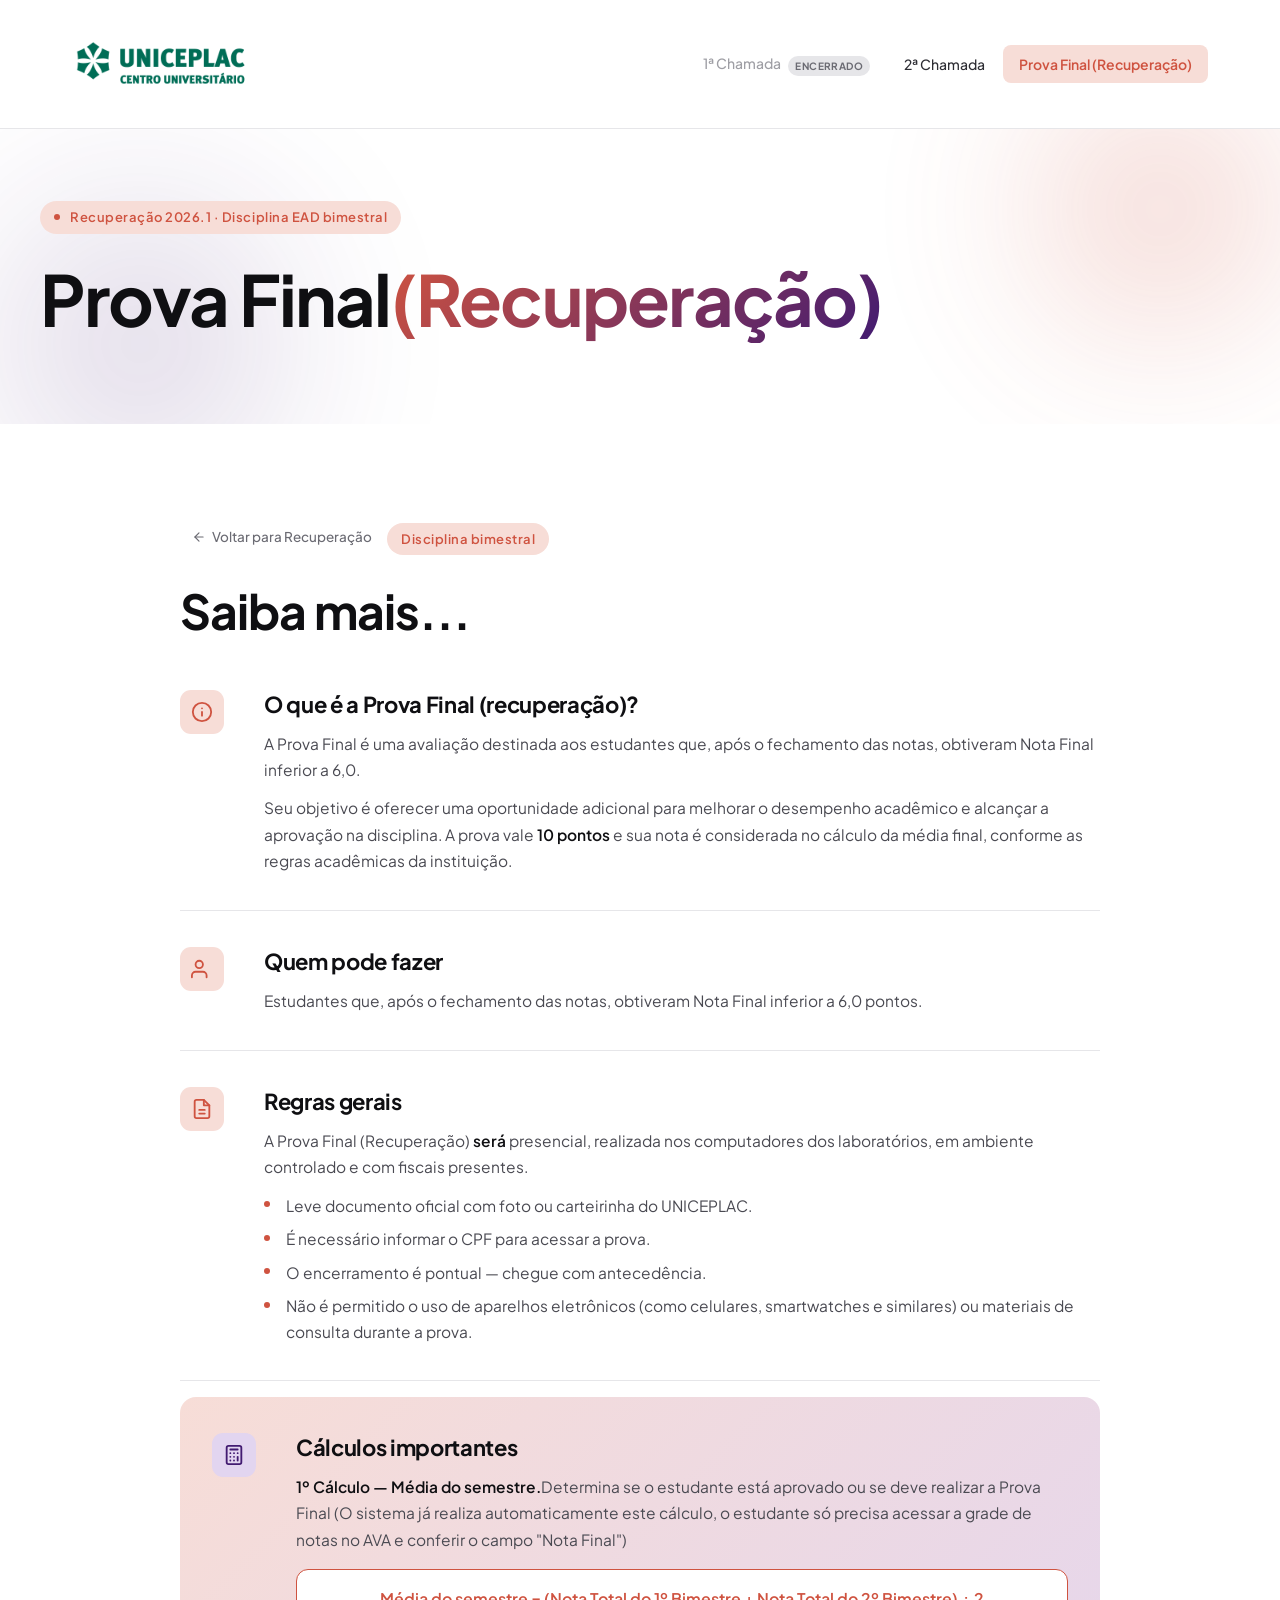
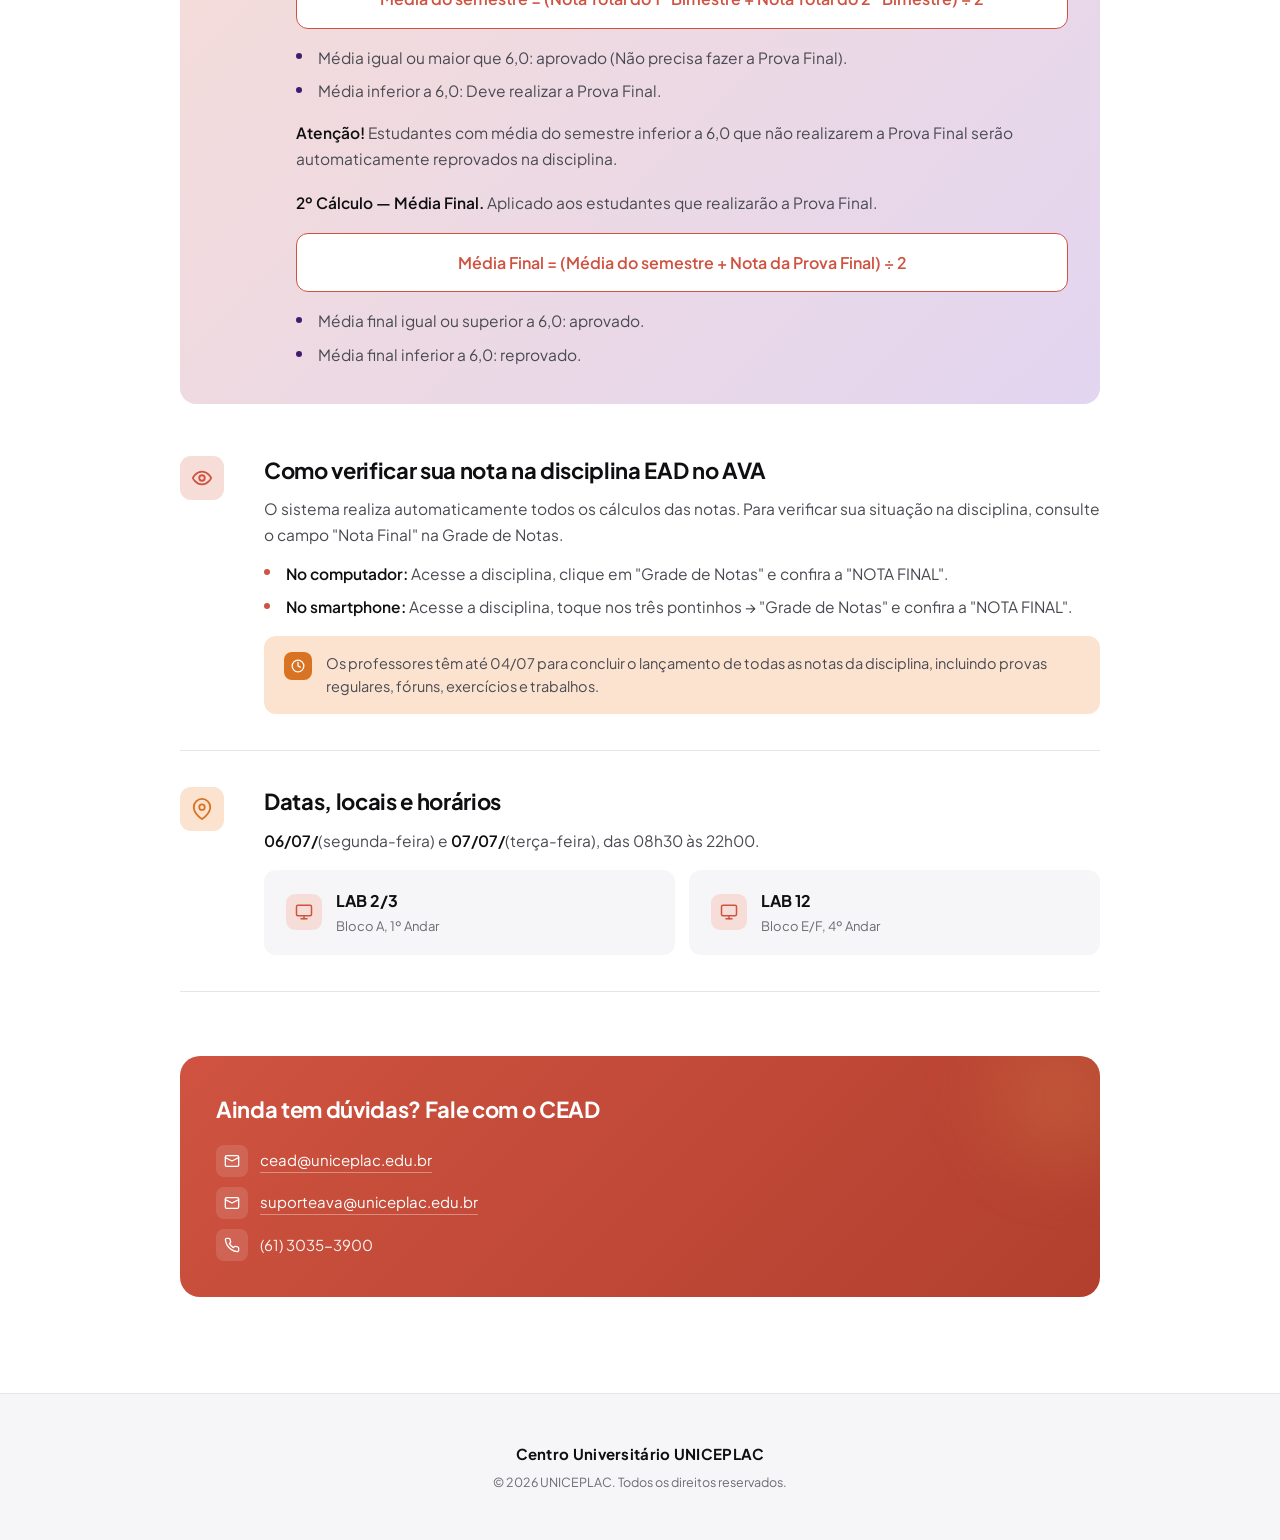
==== commit 9e2054df: "Update final-bimestral.html ." ====
--- a/final-bimestral.html
+++ b/final-bimestral.html
@@ -98,7 +98,7 @@
       </div>
       <div class="bloco-conteudo">
         <h3>Cálculos importantes</h3>
-        <p><strong>1º Cálculo — Média do semestre.</strong>Determina se o estudante está aprovado ou se deve realizar a Prova Final.</p>
+        <p><strong>1º Cálculo — Média do semestre.</strong>Determina se o estudante está aprovado ou se deve realizar a Prova Final (O sistema já realiza automaticamente este cálculo, o estudante só precisa acessar a grade de notas no AVA e conferir o campo "Nota Final")</p>
         <div class="formula">Média do semestre = (Nota Total do 1º Bimestre + Nota Total do 2º Bimestre) ÷ 2</div>
         <ul>
           <li>Média igual ou maior que 6,0: aprovado (Não precisa fazer a Prova Final).</li>
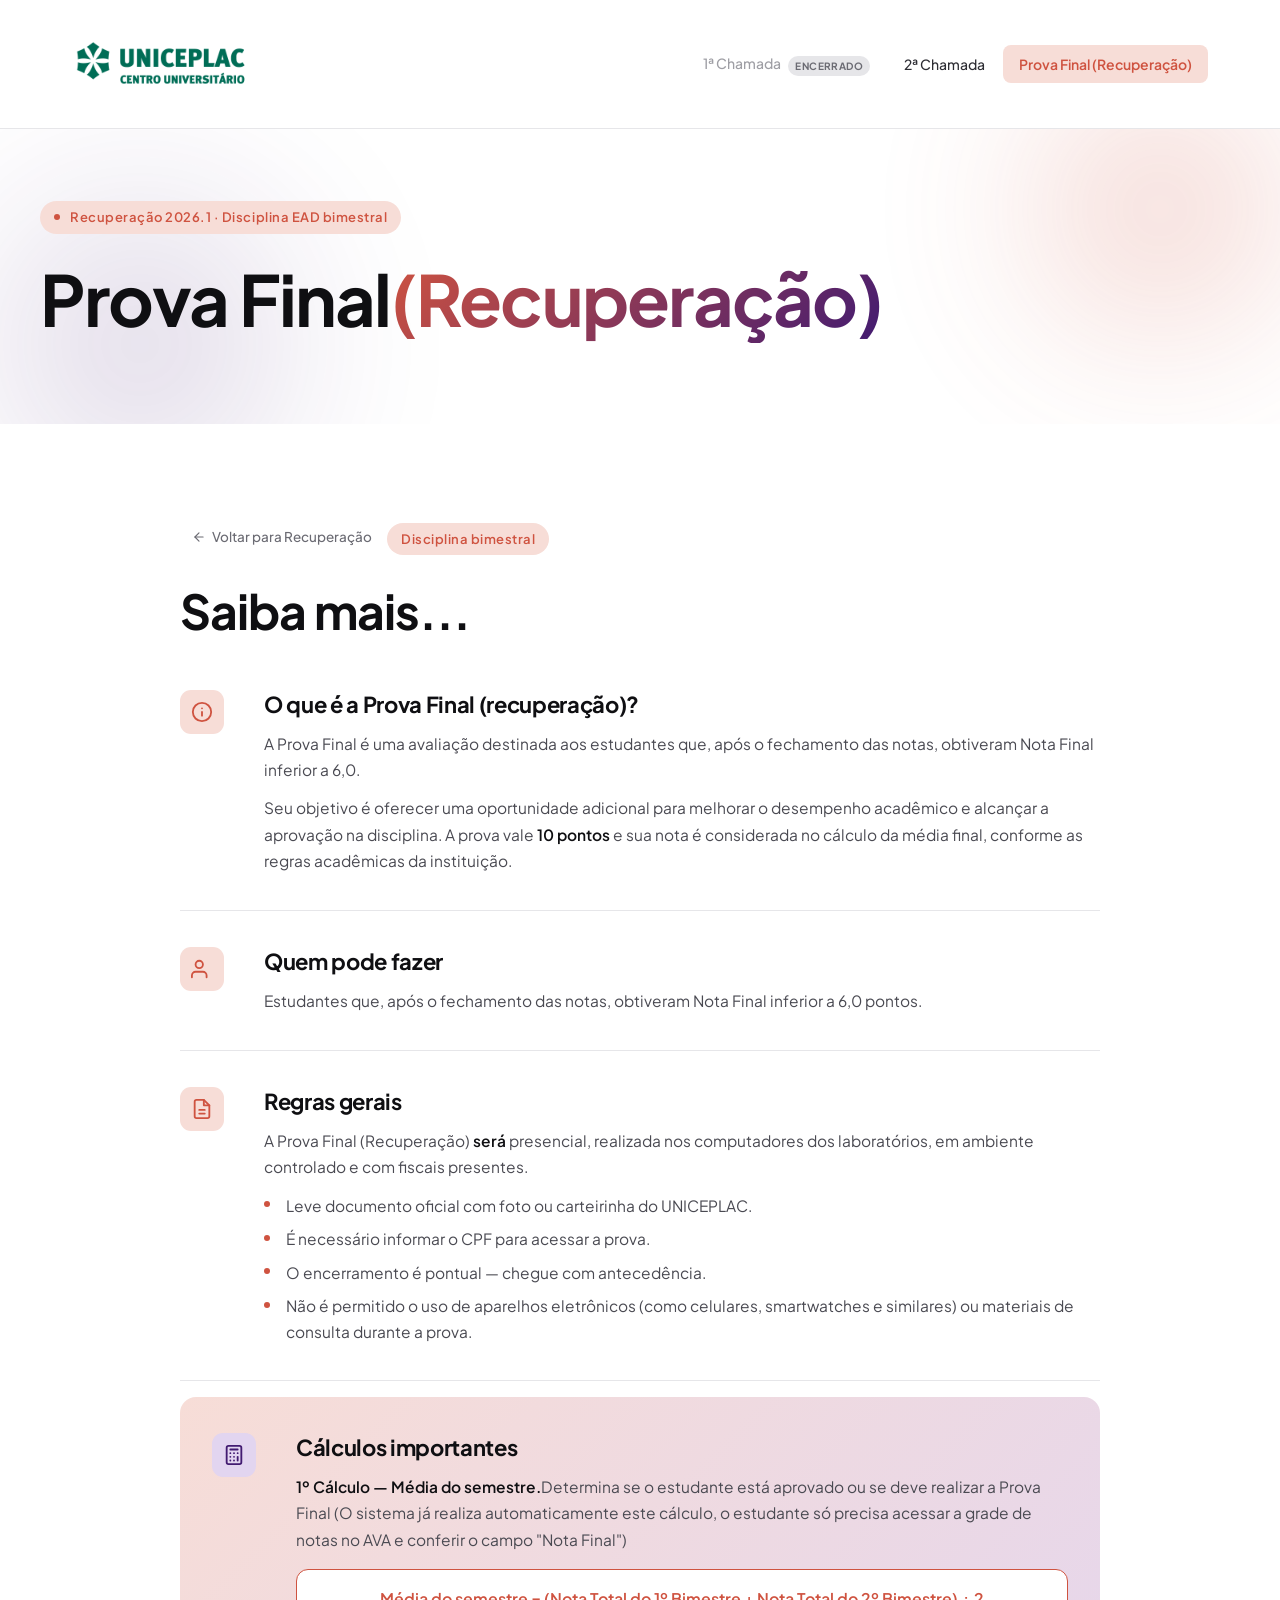
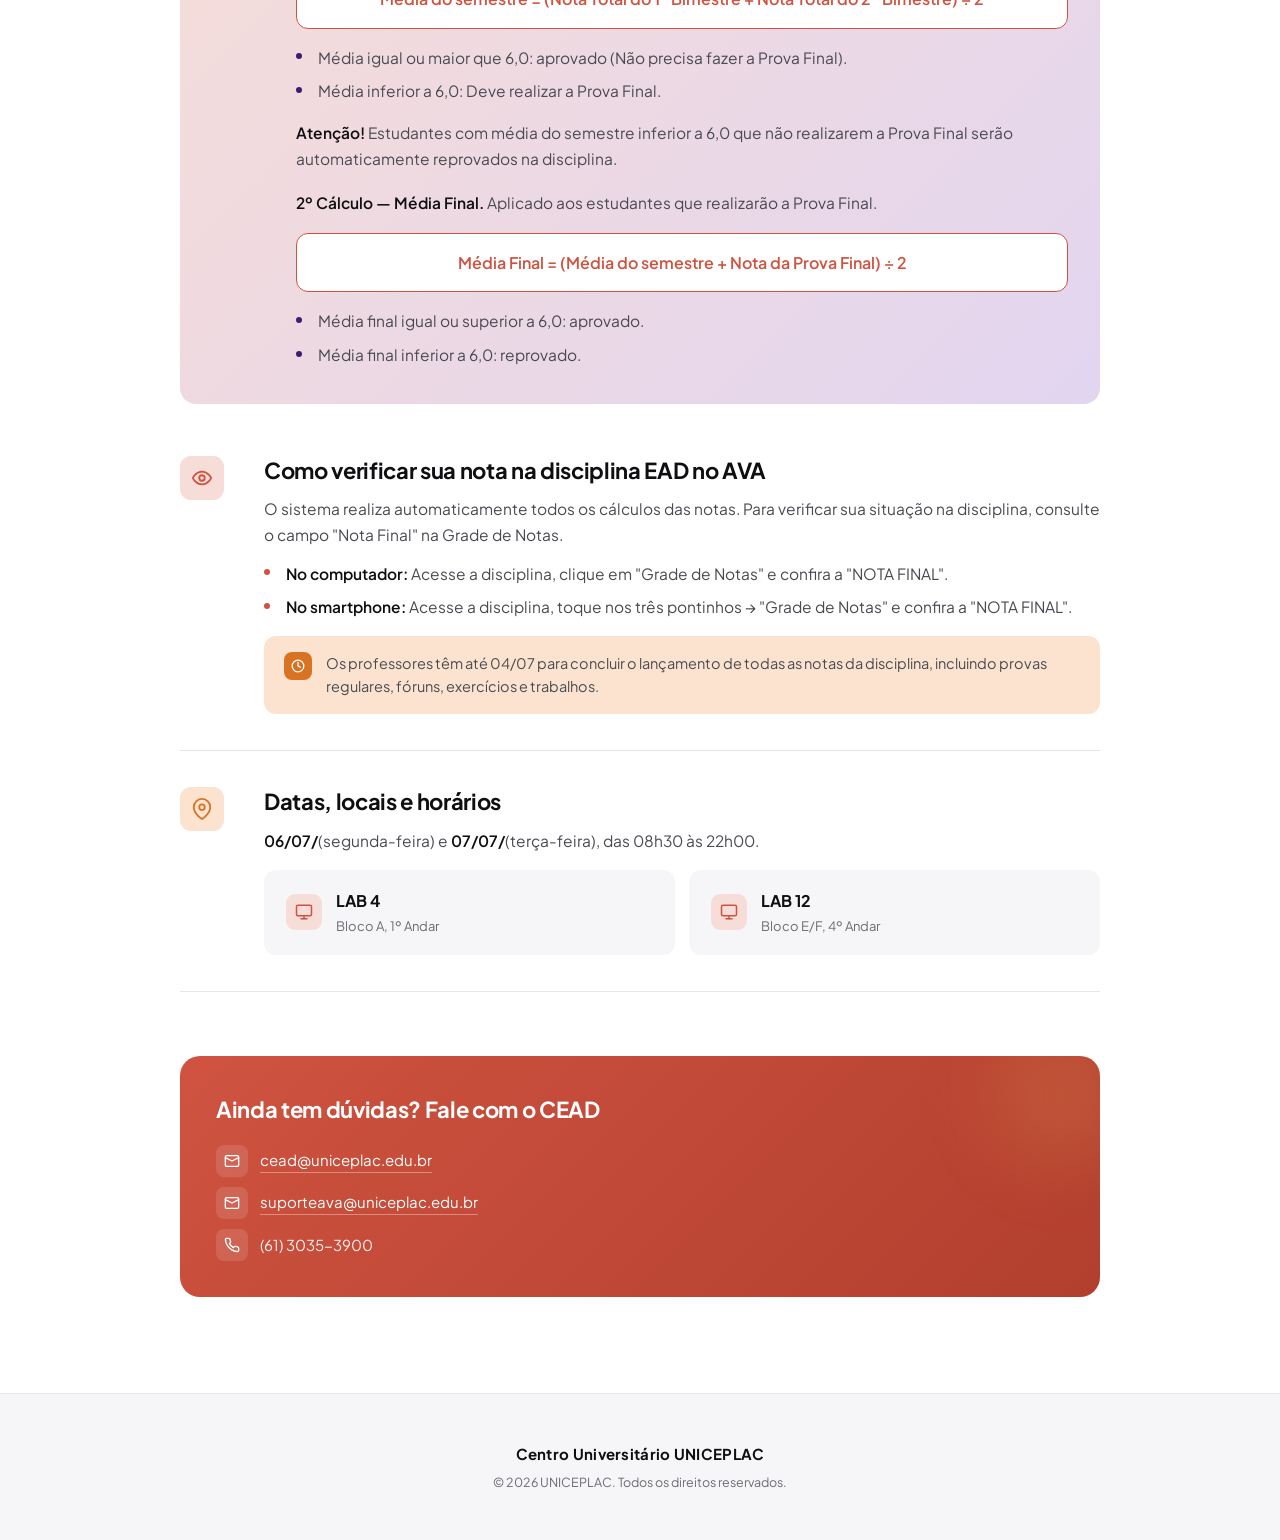
==== commit 6ea99d04: "Update final-bimestral.html ." ====
--- a/final-bimestral.html
+++ b/final-bimestral.html
@@ -149,7 +149,7 @@
               <svg xmlns="http://www.w3.org/2000/svg" viewBox="0 0 24 24" fill="none" stroke="currentColor" stroke-width="2" stroke-linecap="round" stroke-linejoin="round"><rect width="20" height="14" x="2" y="3" rx="2"/><line x1="8" x2="16" y1="21" y2="21"/><line x1="12" x2="12" y1="17" y2="21"/></svg>
             </div>
             <div>
-              <div class="local-nome">LAB 2/3</div>
+              <div class="local-nome">LAB 4</div>
               <div class="local-detalhe">Bloco A, 1º Andar</div>
             </div>
           </div>
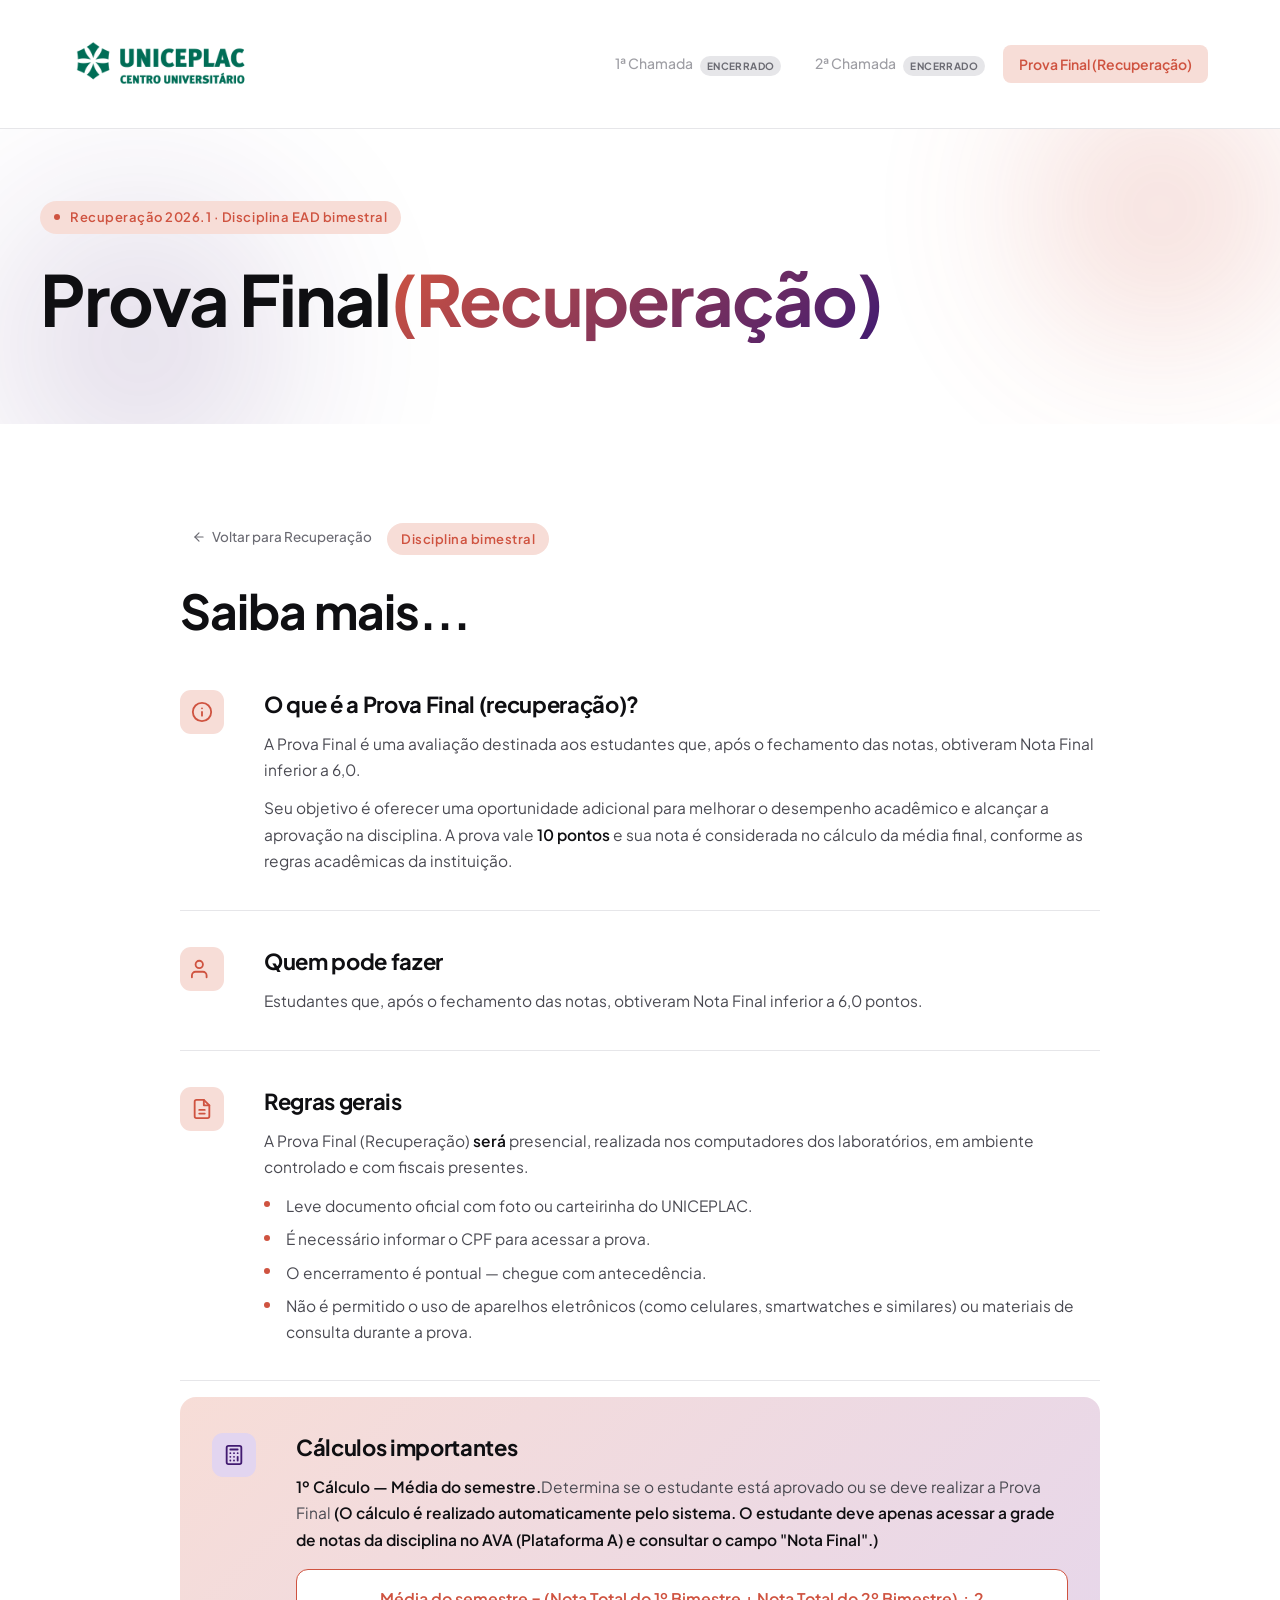
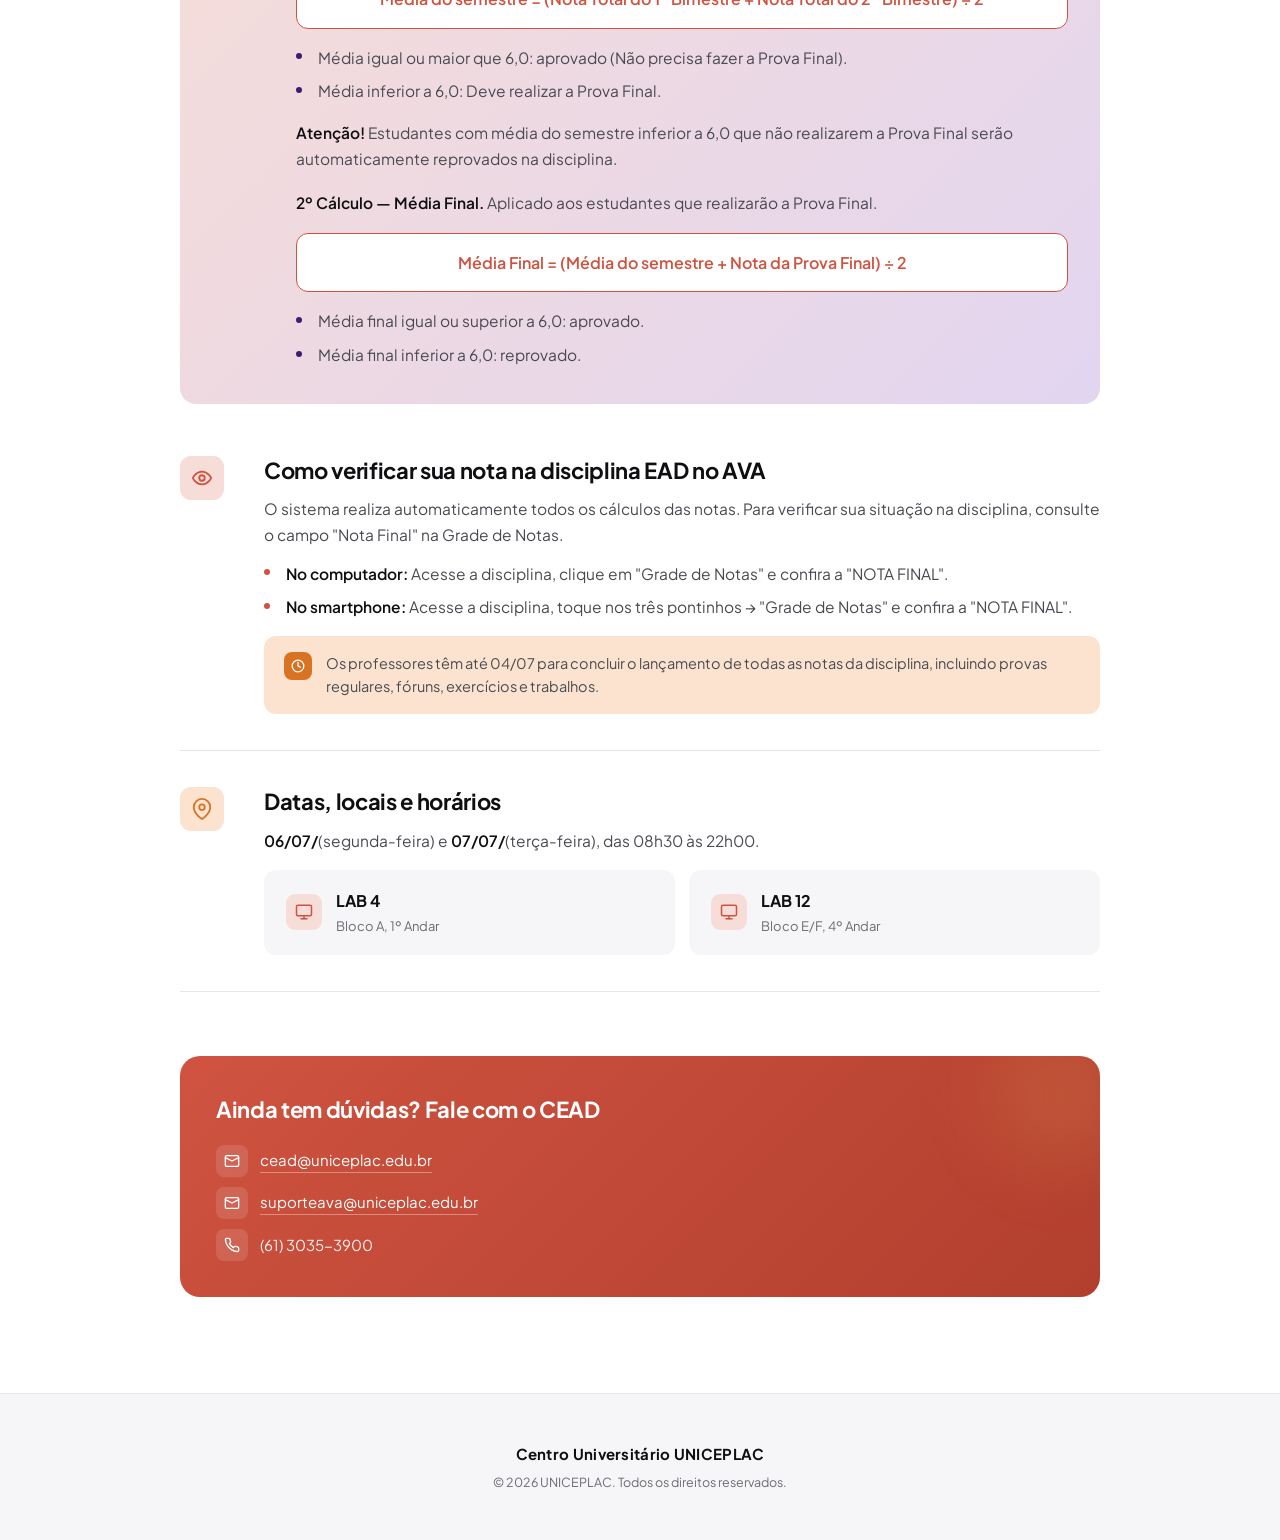
==== commit 5b139b50: "Update final-bimestral.html ." ====
--- a/final-bimestral.html
+++ b/final-bimestral.html
@@ -98,7 +98,7 @@
       </div>
       <div class="bloco-conteudo">
         <h3>Cálculos importantes</h3>
-        <p><strong>1º Cálculo — Média do semestre.</strong>Determina se o estudante está aprovado ou se deve realizar a Prova Final (O sistema já realiza automaticamente este cálculo, o estudante só precisa acessar a grade de notas no AVA e conferir o campo "Nota Final")</p>
+        <p><strong>1º Cálculo — Média do semestre.</strong>Determina se o estudante está aprovado ou se deve realizar a Prova Final <strong>(O cálculo é realizado automaticamente pelo sistema. O estudante deve apenas acessar a grade de notas da disciplina no AVA (Plataforma A) e consultar o campo "Nota Final".)</strong></p>
         <div class="formula">Média do semestre = (Nota Total do 1º Bimestre + Nota Total do 2º Bimestre) ÷ 2</div>
         <ul>
           <li>Média igual ou maior que 6,0: aprovado (Não precisa fazer a Prova Final).</li>
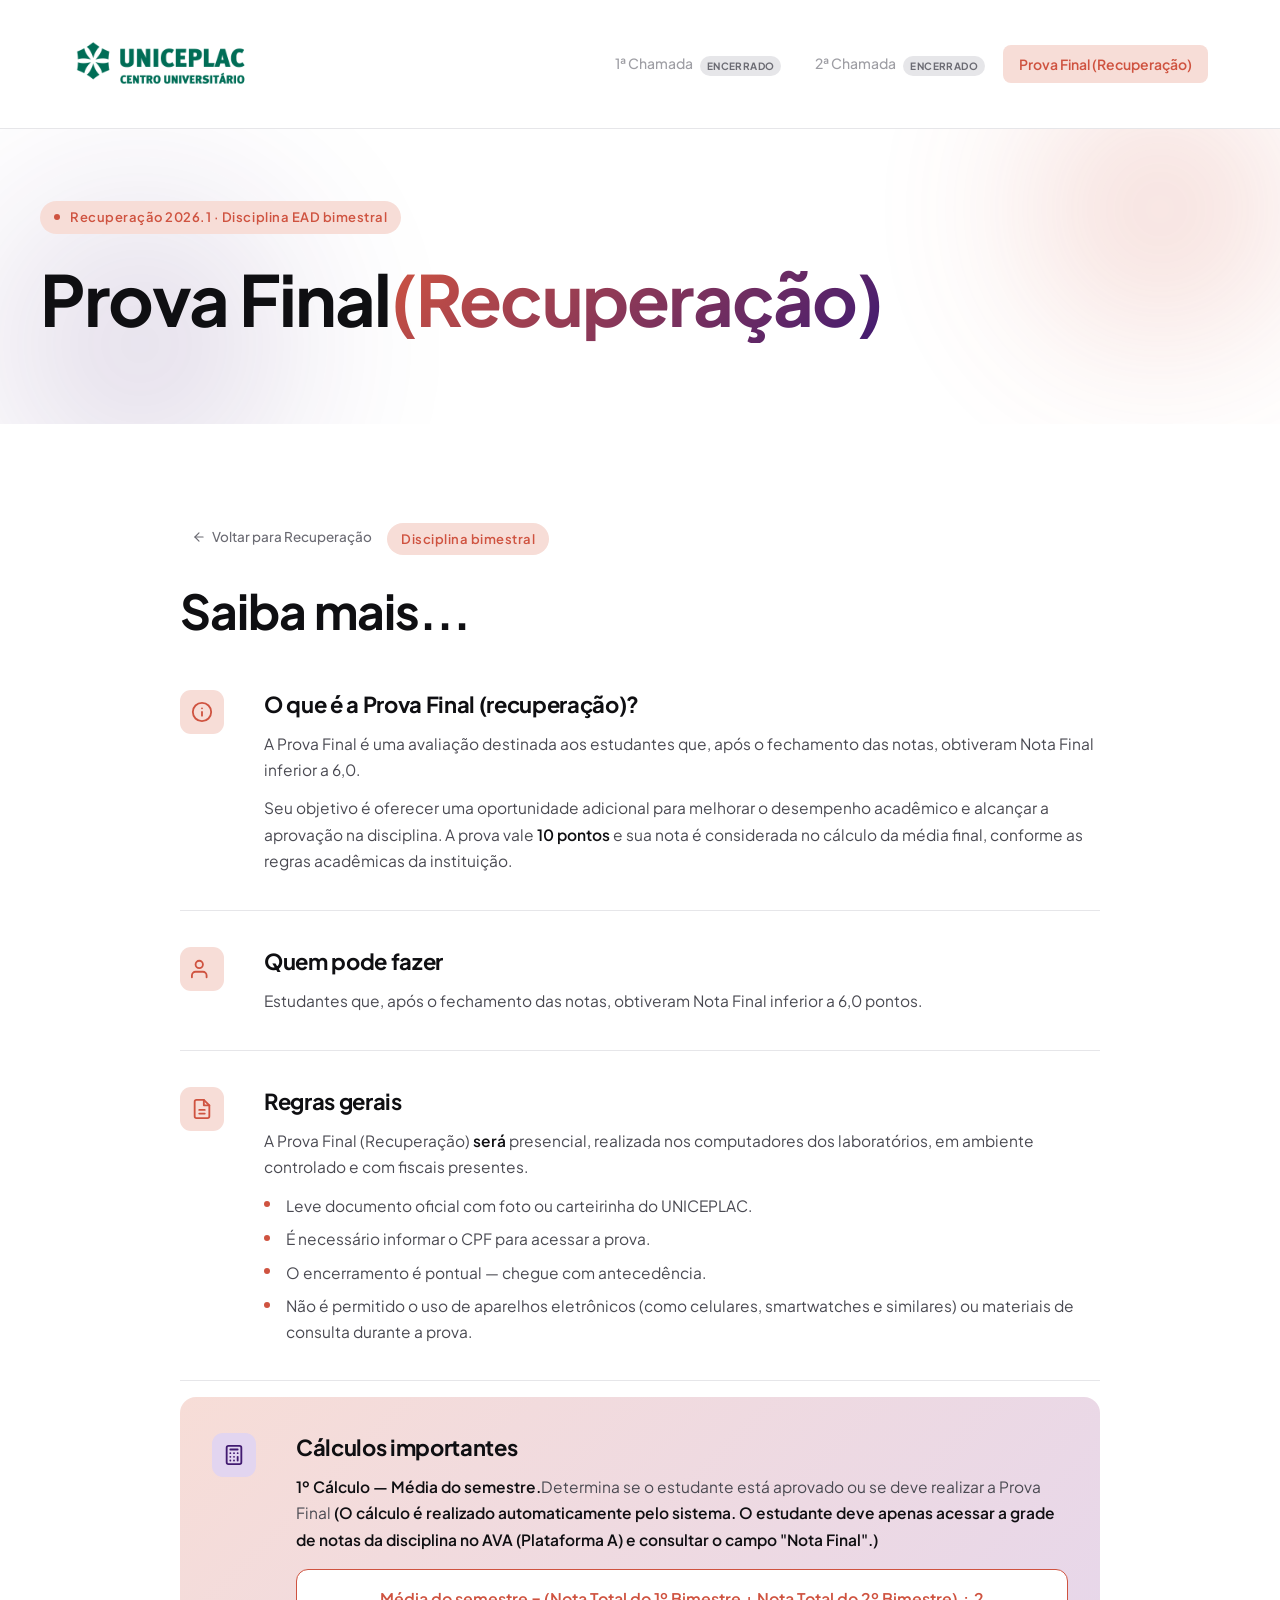
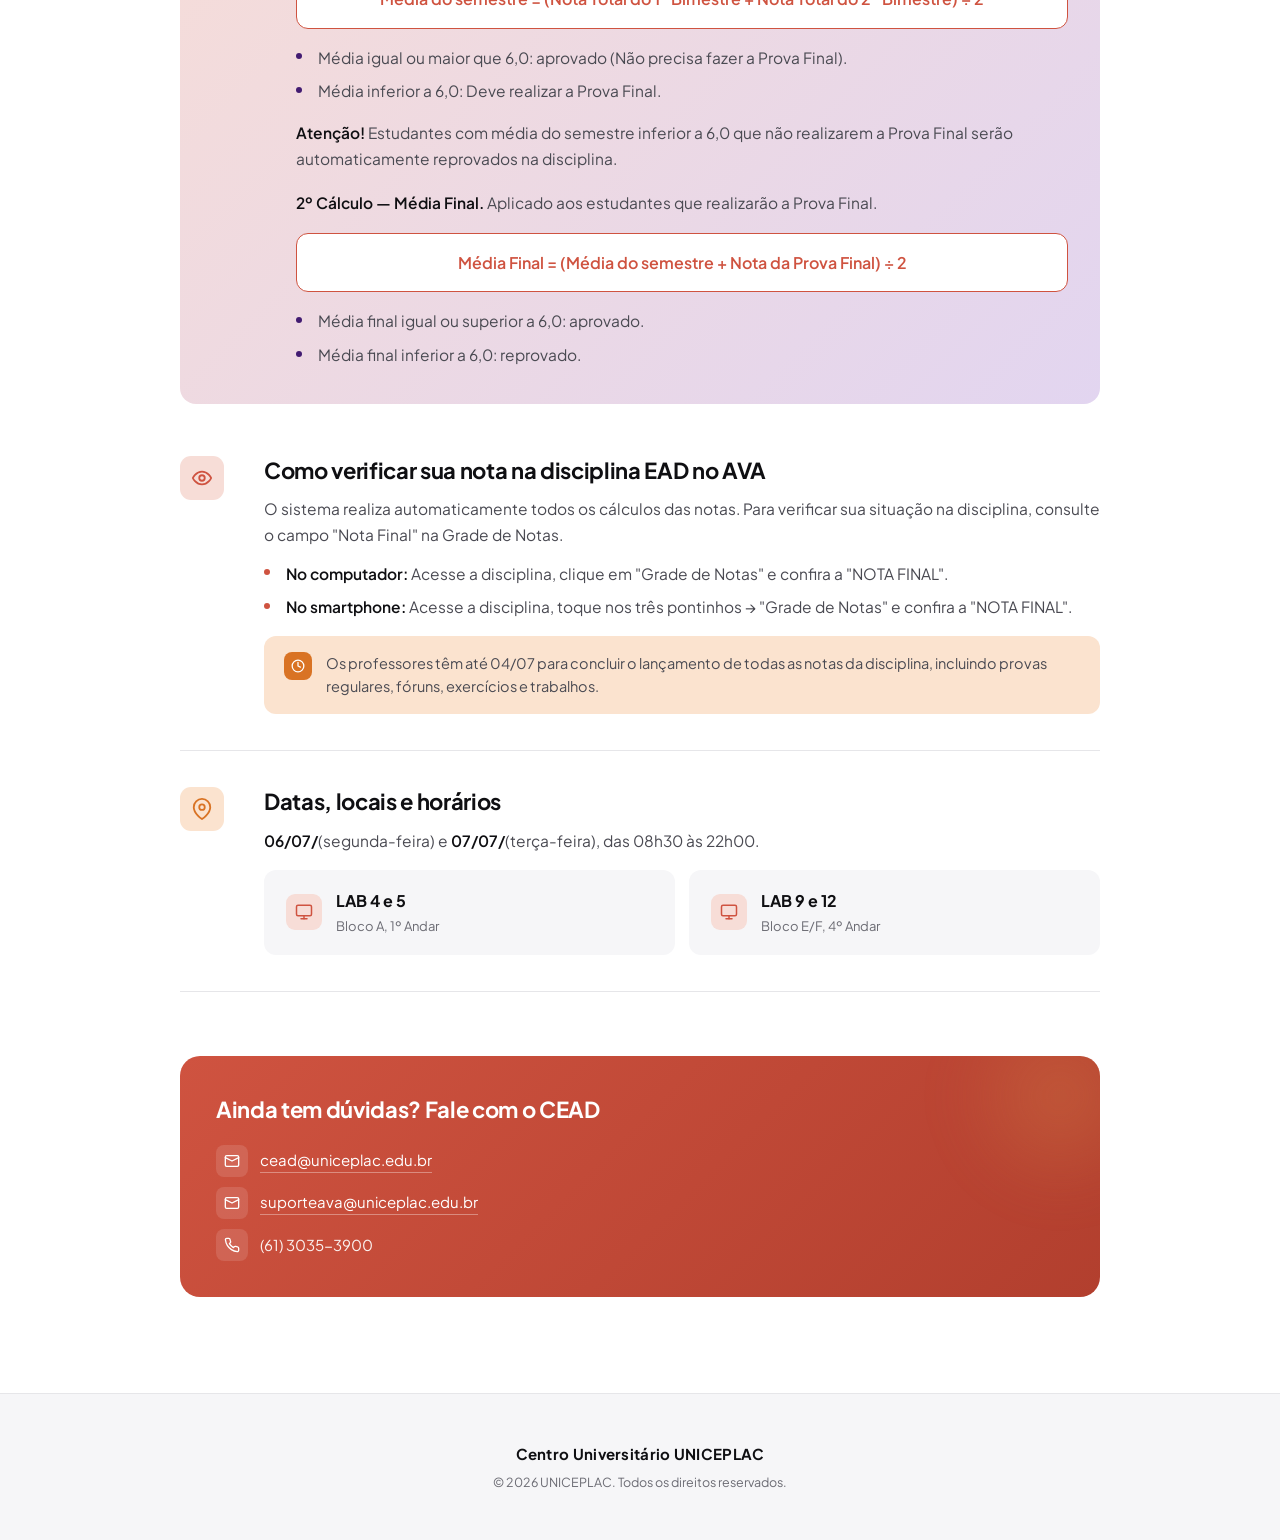
==== commit b01ade3b: "Update final-bimestral.html ." ====
--- a/final-bimestral.html
+++ b/final-bimestral.html
@@ -149,7 +149,7 @@
               <svg xmlns="http://www.w3.org/2000/svg" viewBox="0 0 24 24" fill="none" stroke="currentColor" stroke-width="2" stroke-linecap="round" stroke-linejoin="round"><rect width="20" height="14" x="2" y="3" rx="2"/><line x1="8" x2="16" y1="21" y2="21"/><line x1="12" x2="12" y1="17" y2="21"/></svg>
             </div>
             <div>
-              <div class="local-nome">LAB 4</div>
+              <div class="local-nome">LAB 4 e 5</div>
               <div class="local-detalhe">Bloco A, 1º Andar</div>
             </div>
           </div>
@@ -158,7 +158,7 @@
               <svg xmlns="http://www.w3.org/2000/svg" viewBox="0 0 24 24" fill="none" stroke="currentColor" stroke-width="2" stroke-linecap="round" stroke-linejoin="round"><rect width="20" height="14" x="2" y="3" rx="2"/><line x1="8" x2="16" y1="21" y2="21"/><line x1="12" x2="12" y1="17" y2="21"/></svg>
             </div>
             <div>
-              <div class="local-nome">LAB 12</div>
+              <div class="local-nome">LAB 9 e 12</div>
               <div class="local-detalhe">Bloco E/F, 4º Andar</div>
             </div>
           </div>
